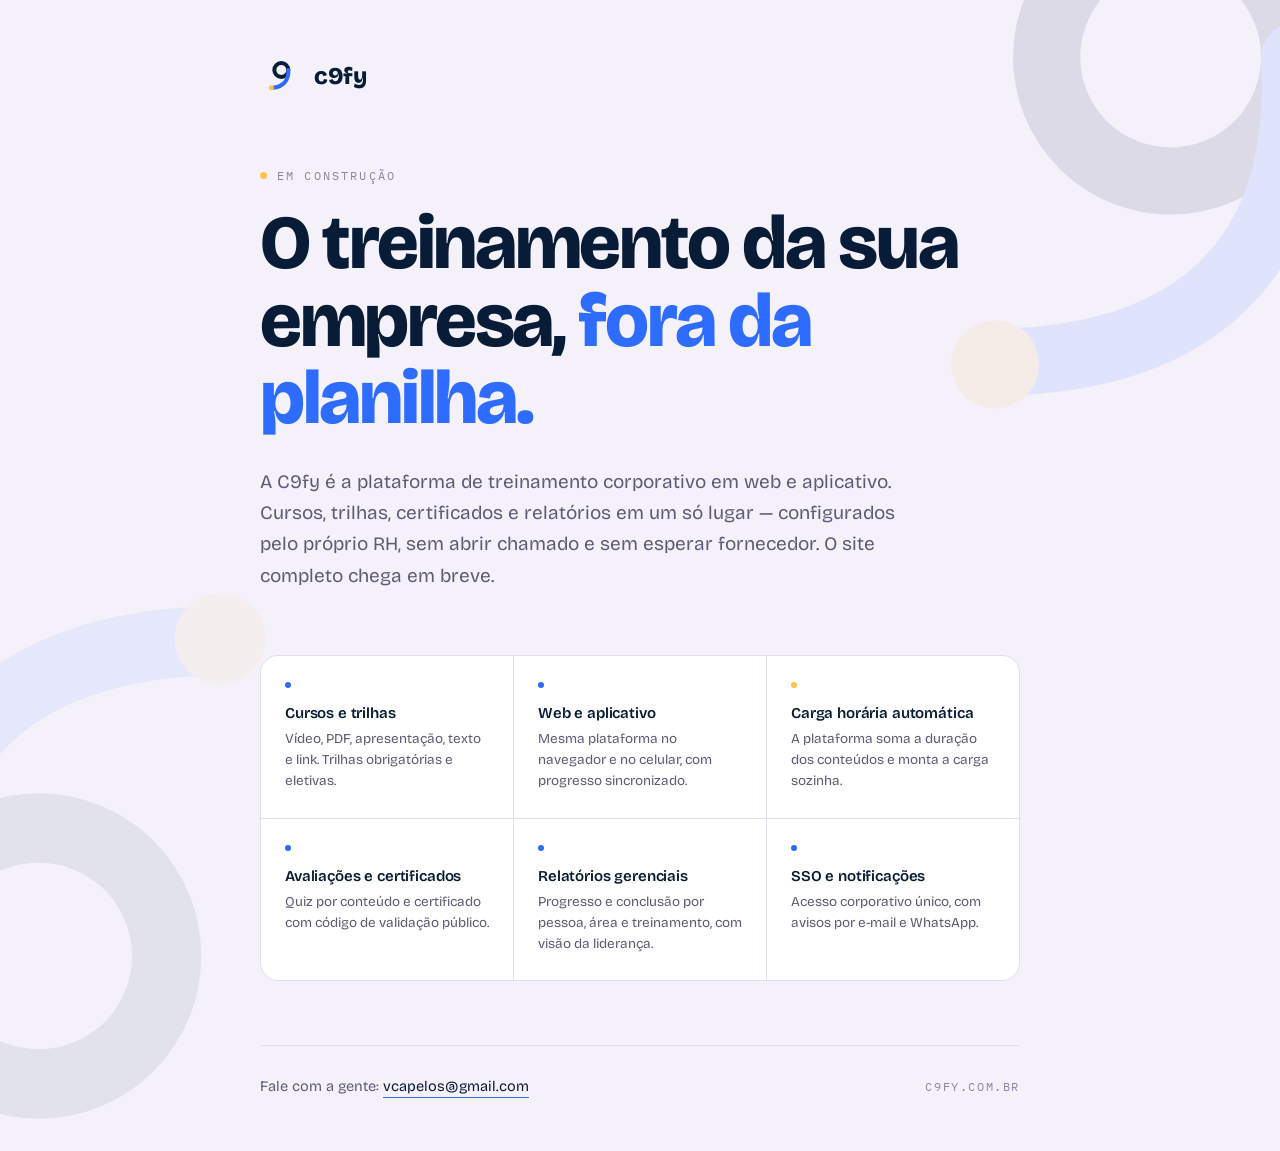
==== index.html @ 603c8426 "index created" ====
<!DOCTYPE html>
<html lang="pt-BR">
    <head>
    <meta charset="UTF-8">
    <meta name="viewport" content="width=device-width, initial-scale=1.0">
    <title>C9fy — Plataforma de treinamento corporativo</title>
    <meta name="description" content="C9fy é a plataforma de treinamento corporativo, web e aplicativo. Cursos, trilhas, certificados e relatórios em um só lugar.">
    <meta property="og:title" content="C9fy — Plataforma de treinamento corporativo">
    <meta property="og:description" content="Cursos, trilhas, certificados e relatórios em um só lugar. Web e aplicativo.">
    <meta property="og:type" content="website">
    <meta property="og:url" content="https://c9fy.com.br">
    <link rel="icon" href="data:image/svg+xml,<svg xmlns='http://www.w3.org/2000/svg' viewBox='0 0 120 120'><circle cx='64' cy='42' r='24' fill='none' stroke='%23081C38' stroke-width='15' stroke-linecap='round'/><path d='M 88 42 C 90 76 74 99 34 101' fill='none' stroke='%232E6BFF' stroke-width='15' stroke-linecap='round'/><circle cx='30' cy='101.5' r='10' fill='%23FFC24B'/></svg>">
    <link rel="preconnect" href="https://fonts.googleapis.com">
    <link rel="preconnect" href="https://fonts.gstatic.com" crossorigin>
    <link href="https://fonts.googleapis.com/css2?family=Bricolage+Grotesque:opsz,wght@12..96,400;12..96,600;12..96,800&family=IBM+Plex+Mono:wght@500&display=swap" rel="stylesheet">
    <style>
    *{margin:0;padding:0;box-sizing:border-box}

    body{
    font-family:'Bricolage Grotesque',sans-serif;
    background:#F4F1FB;
    color:#081C38;
    min-height:100vh;
    display:flex;
    align-items:center;
    justify-content:center;
    padding:56px 28px;
    position:relative;
    overflow-x:hidden;
    }

    /* Grafismo do arco no fundo */
    .arco{
    position:fixed;
    right:-180px;
    top:-160px;
    width:620px;
    height:620px;
    opacity:.10;
    pointer-events:none;
    z-index:0;
    }
    .arco-2{
    position:fixed;
    left:-260px;
    bottom:-280px;
    width:640px;
    height:640px;
    opacity:.07;
    transform:rotate(180deg);
    pointer-events:none;
    z-index:0;
    }

    .container{
    max-width:760px;
    width:100%;
    position:relative;
    z-index:1;
    }

    /* Lockup */
    .lockup{
    display:flex;
    align-items:center;
    gap:14px;
    margin-bottom:72px;
    animation:up .7s ease both;
    }
    .lockup span{
    font-weight:800;
    font-size:24px;
    letter-spacing:-0.02em;
    }

    /* Eyebrow */
    .eyebrow{
    font-family:'IBM Plex Mono',monospace;
    font-size:12px;
    letter-spacing:.18em;
    text-transform:uppercase;
    color:#8B85A6;
    display:flex;
    align-items:center;
    gap:10px;
    margin-bottom:22px;
    animation:up .7s ease .05s both;
    }
    .dot{
    width:7px;
    height:7px;
    border-radius:50%;
    background:#FFC24B;
    animation:pulse 2.4s ease-in-out infinite;
    }
    @keyframes pulse{0%,100%{opacity:1}50%{opacity:.35}}

    h1{
    font-size:clamp(40px,7vw,76px);
    font-weight:800;
    letter-spacing:-0.03em;
    line-height:1.02;
    margin-bottom:28px;
    max-width:16ch;
    animation:up .7s ease .12s both;
    }
    h1 em{
    font-style:normal;
    color:#2E6BFF;
    }

    .lead{
    font-size:clamp(16px,2.2vw,19px);
    line-height:1.65;
    color:#5F5B76;
    max-width:56ch;
    margin-bottom:64px;
    animation:up .7s ease .2s both;
    }

    /* Recursos */
    .recursos{
    display:grid;
    grid-template-columns:repeat(auto-fit,minmax(190px,1fr));
    gap:1px;
    background:#E2DDF0;
    border:1px solid #E2DDF0;
    border-radius:18px;
    overflow:hidden;
    margin-bottom:64px;
    animation:up .7s ease .28s both;
    }
    .recurso{
    background:#fff;
    padding:26px 24px;
    }
    .recurso b{
    display:block;
    font-size:15px;
    font-weight:600;
    letter-spacing:-0.01em;
    margin-bottom:7px;
    }
    .recurso p{
    font-size:13.5px;
    line-height:1.55;
    color:#5F5B76;
    }
    .marca{
    width:6px;
    height:6px;
    border-radius:50%;
    background:#2E6BFF;
    display:block;
    margin-bottom:16px;
    }
    .recurso:nth-child(3) .marca{background:#FFC24B}

    /* Rodapé */
    .rodape{
    padding-top:32px;
    border-top:1px solid #E2DDF0;
    display:flex;
    flex-wrap:wrap;
    align-items:baseline;
    justify-content:space-between;
    gap:14px;
    animation:up .7s ease .36s both;
    }
    .contato{
    font-size:14.5px;
    color:#5F5B76;
    }
    .contato a{
    color:#081C38;
    text-decoration:none;
    border-bottom:1.5px solid #2E6BFF;
    padding-bottom:2px;
    transition:color .2s ease;
    }
    .contato a:hover{color:#2E6BFF}
    .assinatura{
    font-family:'IBM Plex Mono',monospace;
    font-size:11.5px;
    letter-spacing:.14em;
    text-transform:uppercase;
    color:#8B85A6;
    }

    @keyframes up{
    from{opacity:0;transform:translateY(18px)}
    to{opacity:1;transform:translateY(0)}
    }

    @media (max-width:560px){
    body{padding:44px 22px}
    .lockup{margin-bottom:52px}
    .lead{margin-bottom:44px}
    .recursos{margin-bottom:44px}
    }

    @media (prefers-reduced-motion:reduce){
    *{animation:none !important}
    }
    </style>
    </head>
    <body>

    <svg class="arco" viewBox="0 0 120 120" xmlns="http://www.w3.org/2000/svg">
    <circle cx="64" cy="42" r="24" fill="none" stroke="#081C38" stroke-width="13" stroke-linecap="round"/>
    <path d="M 88 42 C 90 76 74 99 34 101" fill="none" stroke="#2E6BFF" stroke-width="13" stroke-linecap="round"/>
    <circle cx="30" cy="101.5" r="8.5" fill="#FFC24B"/>
    </svg>
    <svg class="arco-2" viewBox="0 0 120 120" xmlns="http://www.w3.org/2000/svg">
    <circle cx="64" cy="42" r="24" fill="none" stroke="#081C38" stroke-width="13" stroke-linecap="round"/>
    <path d="M 88 42 C 90 76 74 99 34 101" fill="none" stroke="#2E6BFF" stroke-width="13" stroke-linecap="round"/>
    <circle cx="30" cy="101.5" r="8.5" fill="#FFC24B"/>
    </svg>

    <div class="container">

    <div class="lockup">
        <svg width="40" height="40" viewBox="0 0 120 120" xmlns="http://www.w3.org/2000/svg" aria-label="C9fy">
        <circle cx="64" cy="42" r="21" fill="none" stroke="#081C38" stroke-width="12" stroke-linecap="round"/>
        <path d="M 85 42 C 87 72 70 93 38 95" fill="none" stroke="#2E6BFF" stroke-width="12" stroke-linecap="round"/>
        <circle cx="34" cy="95.5" r="7.5" fill="#FFC24B"/>
        </svg>
        <span>c9fy</span>
    </div>

    <div class="eyebrow"><span class="dot"></span>Em construção</div>

    <h1>O treinamento da sua empresa, <em>fora da planilha.</em></h1>

    <p class="lead">
        A C9fy é a plataforma de treinamento corporativo em web e aplicativo. Cursos, trilhas,
        certificados e relatórios em um só lugar — configurados pelo próprio RH, sem abrir chamado
        e sem esperar fornecedor. O site completo chega em breve.
    </p>

    <div class="recursos">
        <div class="recurso">
        <span class="marca"></span>
        <b>Cursos e trilhas</b>
        <p>Vídeo, PDF, apresentação, texto e link. Trilhas obrigatórias e eletivas.</p>
        </div>
        <div class="recurso">
        <span class="marca"></span>
        <b>Web e aplicativo</b>
        <p>Mesma plataforma no navegador e no celular, com progresso sincronizado.</p>
        </div>
        <div class="recurso">
        <span class="marca"></span>
        <b>Carga horária automática</b>
        <p>A plataforma soma a duração dos conteúdos e monta a carga sozinha.</p>
        </div>
        <div class="recurso">
        <span class="marca"></span>
        <b>Avaliações e certificados</b>
        <p>Quiz por conteúdo e certificado com código de validação público.</p>
        </div>
        <div class="recurso">
        <span class="marca"></span>
        <b>Relatórios gerenciais</b>
        <p>Progresso e conclusão por pessoa, área e treinamento, com visão da liderança.</p>
        </div>
        <div class="recurso">
        <span class="marca"></span>
        <b>SSO e notificações</b>
        <p>Acesso corporativo único, com avisos por e-mail e WhatsApp.</p>
        </div>
    </div>

    <div class="rodape">
        <p class="contato">Fale com a gente: <a href="mailto:vcapelos@gmail.com">vcapelos@gmail.com</a></p>
        <span class="assinatura">c9fy.com.br</span>
    </div>

    </div>

    </body>
</html>
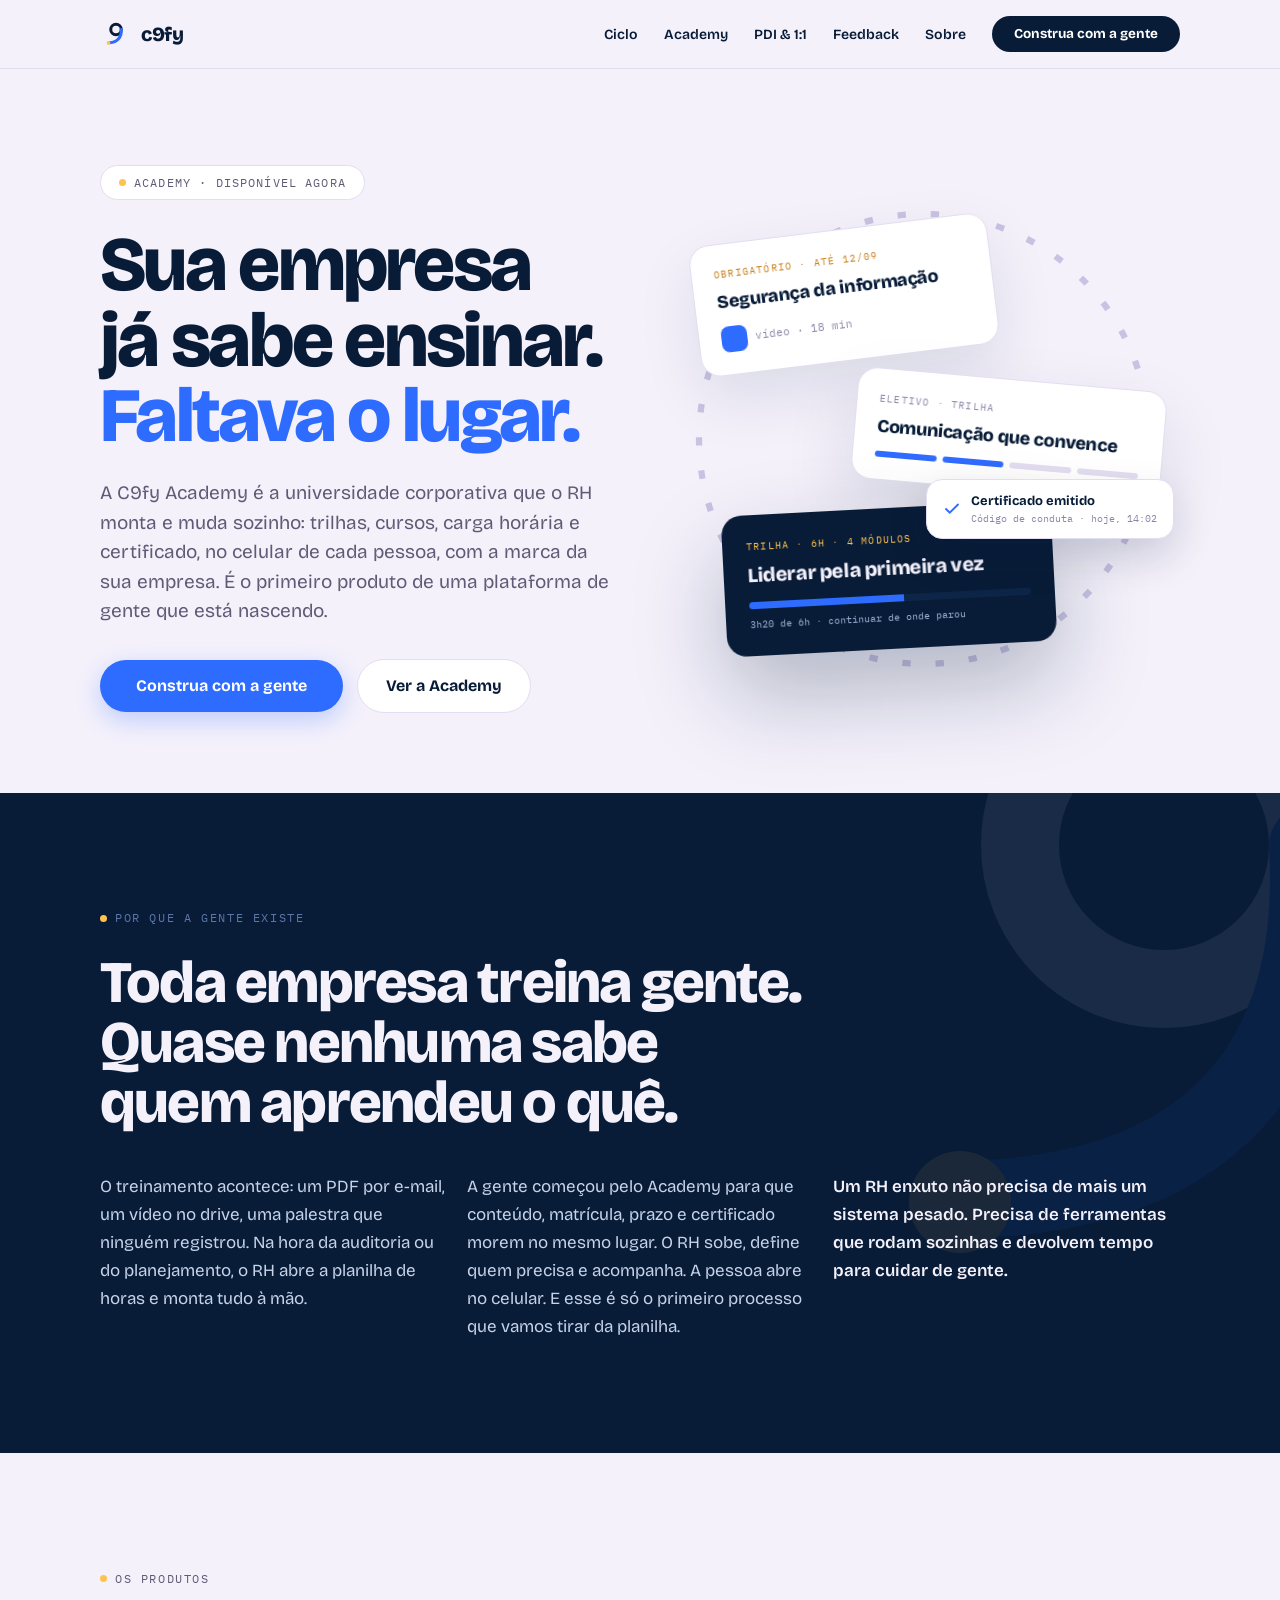
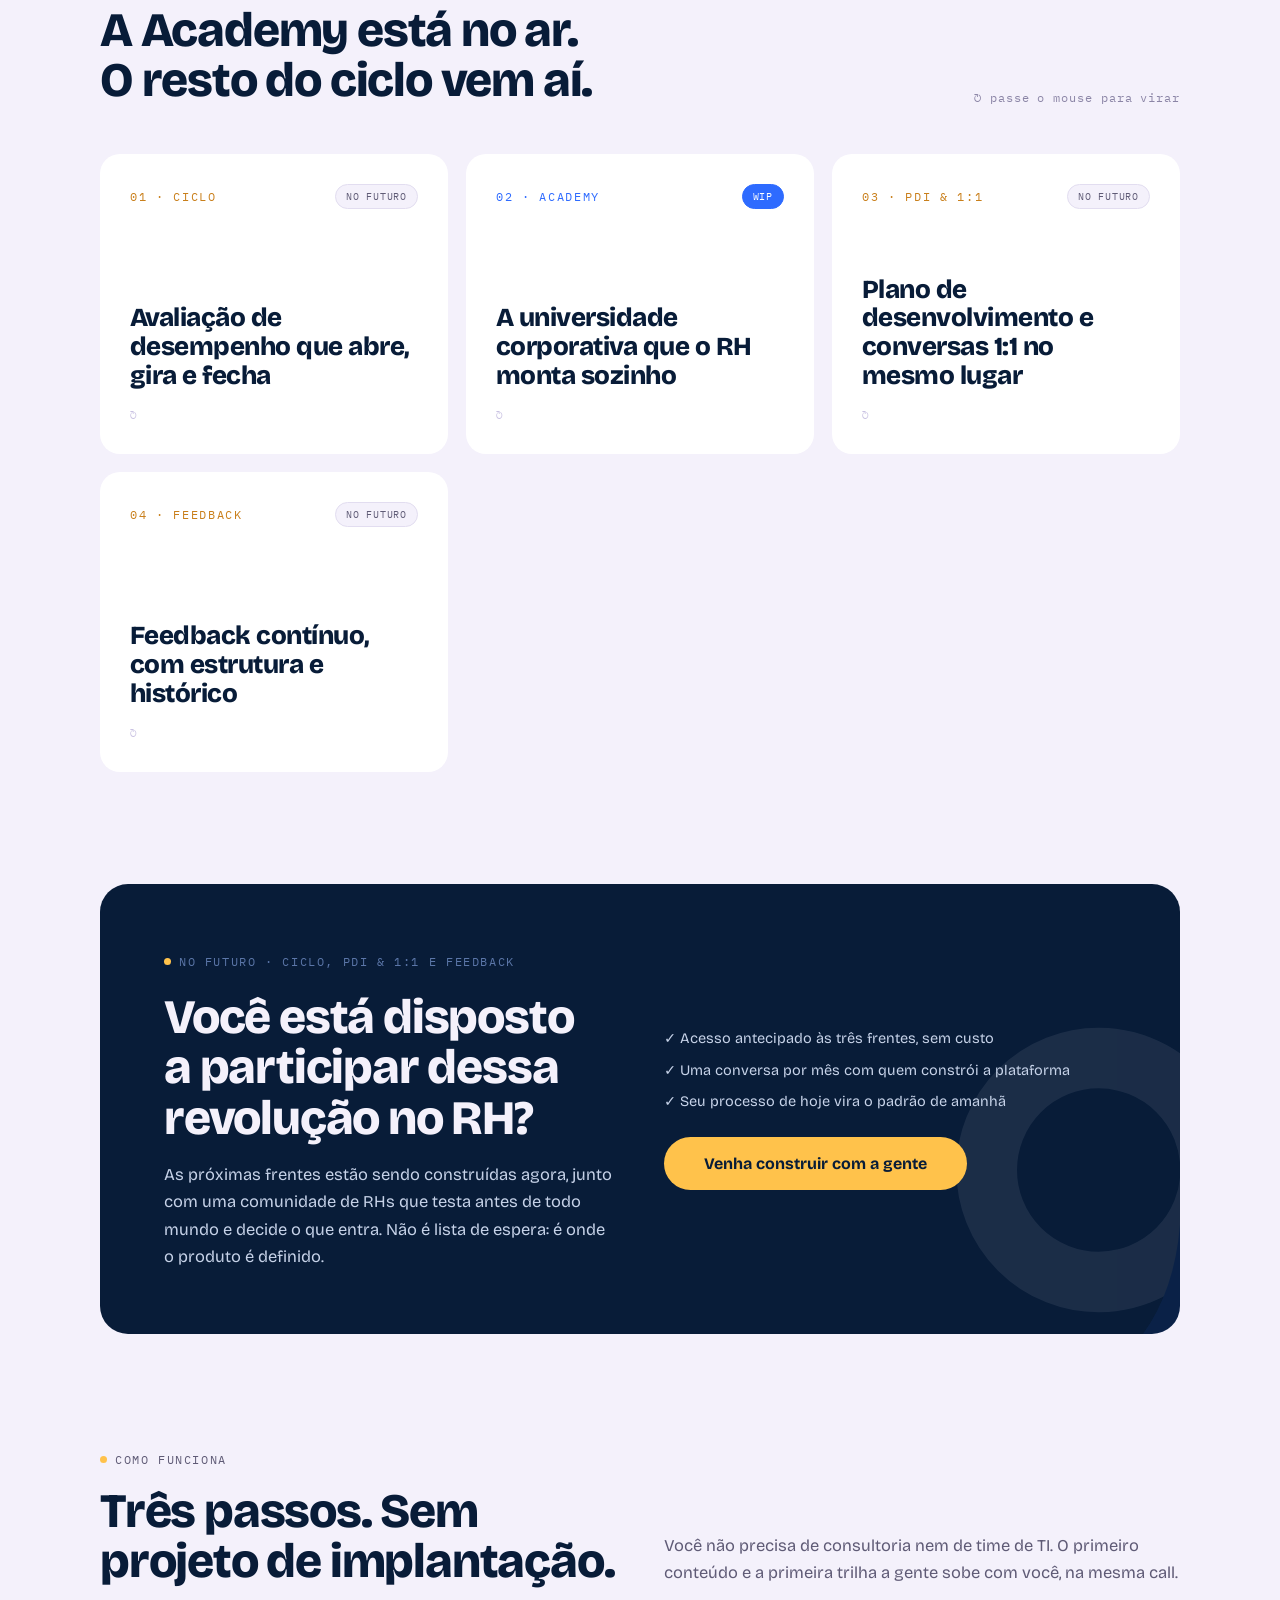
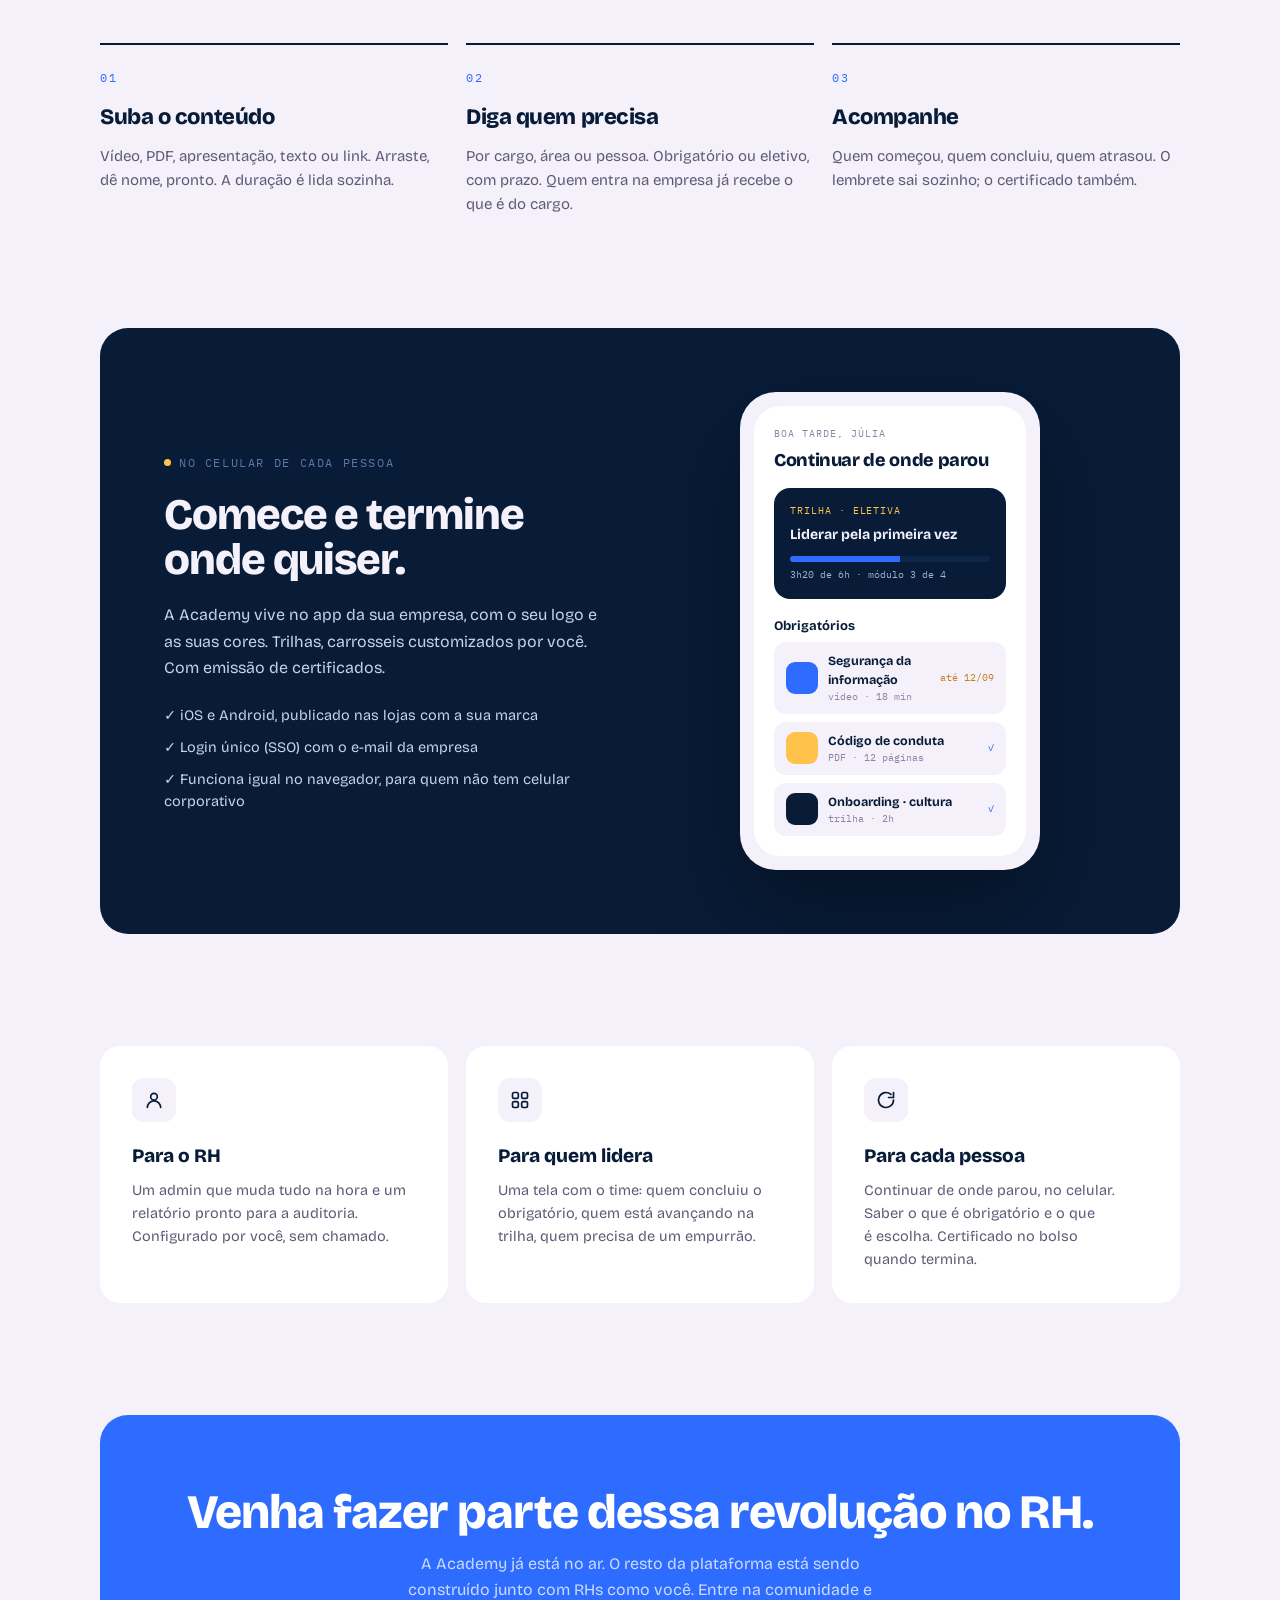
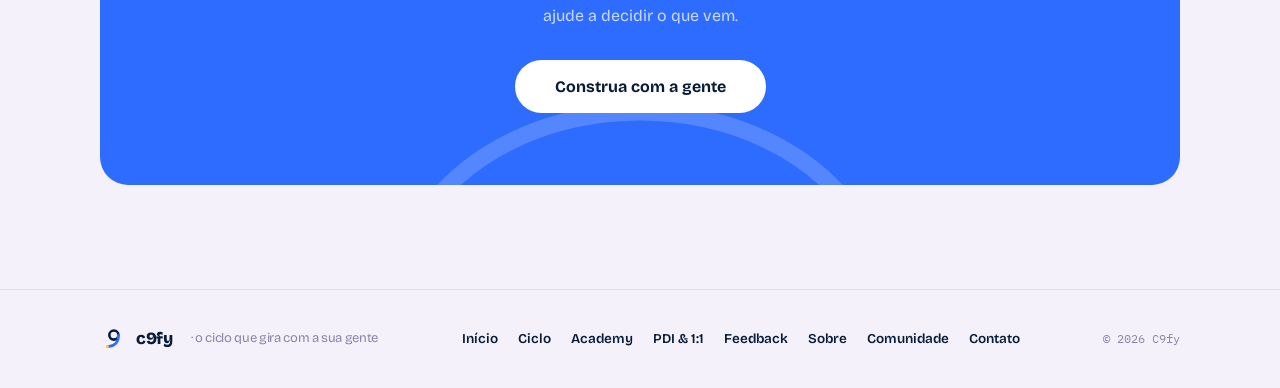
==== commit 216e8342: "Add shared stylesheet with comprehensive styles for layout, typography, buttons, and components" ====
--- a/index.html
+++ b/index.html
@@ -1,282 +1,258 @@
 <!DOCTYPE html>
 <html lang="pt-BR">
-    <head>
-    <meta charset="UTF-8">
-    <meta name="viewport" content="width=device-width, initial-scale=1.0">
-    <title>C9fy — Plataforma de treinamento corporativo</title>
-    <meta name="description" content="C9fy é a plataforma de treinamento corporativo, web e aplicativo. Cursos, trilhas, certificados e relatórios em um só lugar.">
-    <meta property="og:title" content="C9fy — Plataforma de treinamento corporativo">
-    <meta property="og:description" content="Cursos, trilhas, certificados e relatórios em um só lugar. Web e aplicativo.">
-    <meta property="og:type" content="website">
-    <meta property="og:url" content="https://c9fy.com.br">
-    <link rel="icon" href="data:image/svg+xml,<svg xmlns='http://www.w3.org/2000/svg' viewBox='0 0 120 120'><circle cx='64' cy='42' r='24' fill='none' stroke='%23081C38' stroke-width='15' stroke-linecap='round'/><path d='M 88 42 C 90 76 74 99 34 101' fill='none' stroke='%232E6BFF' stroke-width='15' stroke-linecap='round'/><circle cx='30' cy='101.5' r='10' fill='%23FFC24B'/></svg>">
-    <link rel="preconnect" href="https://fonts.googleapis.com">
-    <link rel="preconnect" href="https://fonts.gstatic.com" crossorigin>
-    <link href="https://fonts.googleapis.com/css2?family=Bricolage+Grotesque:opsz,wght@12..96,400;12..96,600;12..96,800&family=IBM+Plex+Mono:wght@500&display=swap" rel="stylesheet">
-    <style>
-    *{margin:0;padding:0;box-sizing:border-box}
-
-    body{
-    font-family:'Bricolage Grotesque',sans-serif;
-    background:#F4F1FB;
-    color:#081C38;
-    min-height:100vh;
-    display:flex;
-    align-items:center;
-    justify-content:center;
-    padding:56px 28px;
-    position:relative;
-    overflow-x:hidden;
-    }
-
-    /* Grafismo do arco no fundo */
-    .arco{
-    position:fixed;
-    right:-180px;
-    top:-160px;
-    width:620px;
-    height:620px;
-    opacity:.10;
-    pointer-events:none;
-    z-index:0;
-    }
-    .arco-2{
-    position:fixed;
-    left:-260px;
-    bottom:-280px;
-    width:640px;
-    height:640px;
-    opacity:.07;
-    transform:rotate(180deg);
-    pointer-events:none;
-    z-index:0;
-    }
-
-    .container{
-    max-width:760px;
-    width:100%;
-    position:relative;
-    z-index:1;
-    }
-
-    /* Lockup */
-    .lockup{
-    display:flex;
-    align-items:center;
-    gap:14px;
-    margin-bottom:72px;
-    animation:up .7s ease both;
-    }
-    .lockup span{
-    font-weight:800;
-    font-size:24px;
-    letter-spacing:-0.02em;
-    }
-
-    /* Eyebrow */
-    .eyebrow{
-    font-family:'IBM Plex Mono',monospace;
-    font-size:12px;
-    letter-spacing:.18em;
-    text-transform:uppercase;
-    color:#8B85A6;
-    display:flex;
-    align-items:center;
-    gap:10px;
-    margin-bottom:22px;
-    animation:up .7s ease .05s both;
-    }
-    .dot{
-    width:7px;
-    height:7px;
-    border-radius:50%;
-    background:#FFC24B;
-    animation:pulse 2.4s ease-in-out infinite;
-    }
-    @keyframes pulse{0%,100%{opacity:1}50%{opacity:.35}}
-
-    h1{
-    font-size:clamp(40px,7vw,76px);
-    font-weight:800;
-    letter-spacing:-0.03em;
-    line-height:1.02;
-    margin-bottom:28px;
-    max-width:16ch;
-    animation:up .7s ease .12s both;
-    }
-    h1 em{
-    font-style:normal;
-    color:#2E6BFF;
-    }
-
-    .lead{
-    font-size:clamp(16px,2.2vw,19px);
-    line-height:1.65;
-    color:#5F5B76;
-    max-width:56ch;
-    margin-bottom:64px;
-    animation:up .7s ease .2s both;
-    }
-
-    /* Recursos */
-    .recursos{
-    display:grid;
-    grid-template-columns:repeat(auto-fit,minmax(190px,1fr));
-    gap:1px;
-    background:#E2DDF0;
-    border:1px solid #E2DDF0;
-    border-radius:18px;
-    overflow:hidden;
-    margin-bottom:64px;
-    animation:up .7s ease .28s both;
-    }
-    .recurso{
-    background:#fff;
-    padding:26px 24px;
-    }
-    .recurso b{
-    display:block;
-    font-size:15px;
-    font-weight:600;
-    letter-spacing:-0.01em;
-    margin-bottom:7px;
-    }
-    .recurso p{
-    font-size:13.5px;
-    line-height:1.55;
-    color:#5F5B76;
-    }
-    .marca{
-    width:6px;
-    height:6px;
-    border-radius:50%;
-    background:#2E6BFF;
-    display:block;
-    margin-bottom:16px;
-    }
-    .recurso:nth-child(3) .marca{background:#FFC24B}
-
-    /* Rodapé */
-    .rodape{
-    padding-top:32px;
-    border-top:1px solid #E2DDF0;
-    display:flex;
-    flex-wrap:wrap;
-    align-items:baseline;
-    justify-content:space-between;
-    gap:14px;
-    animation:up .7s ease .36s both;
-    }
-    .contato{
-    font-size:14.5px;
-    color:#5F5B76;
-    }
-    .contato a{
-    color:#081C38;
-    text-decoration:none;
-    border-bottom:1.5px solid #2E6BFF;
-    padding-bottom:2px;
-    transition:color .2s ease;
-    }
-    .contato a:hover{color:#2E6BFF}
-    .assinatura{
-    font-family:'IBM Plex Mono',monospace;
-    font-size:11.5px;
-    letter-spacing:.14em;
-    text-transform:uppercase;
-    color:#8B85A6;
-    }
-
-    @keyframes up{
-    from{opacity:0;transform:translateY(18px)}
-    to{opacity:1;transform:translateY(0)}
-    }
-
-    @media (max-width:560px){
-    body{padding:44px 22px}
-    .lockup{margin-bottom:52px}
-    .lead{margin-bottom:44px}
-    .recursos{margin-bottom:44px}
-    }
-
-    @media (prefers-reduced-motion:reduce){
-    *{animation:none !important}
-    }
-    </style>
-    </head>
-    <body>
-
-    <svg class="arco" viewBox="0 0 120 120" xmlns="http://www.w3.org/2000/svg">
-    <circle cx="64" cy="42" r="24" fill="none" stroke="#081C38" stroke-width="13" stroke-linecap="round"/>
-    <path d="M 88 42 C 90 76 74 99 34 101" fill="none" stroke="#2E6BFF" stroke-width="13" stroke-linecap="round"/>
-    <circle cx="30" cy="101.5" r="8.5" fill="#FFC24B"/>
-    </svg>
-    <svg class="arco-2" viewBox="0 0 120 120" xmlns="http://www.w3.org/2000/svg">
-    <circle cx="64" cy="42" r="24" fill="none" stroke="#081C38" stroke-width="13" stroke-linecap="round"/>
-    <path d="M 88 42 C 90 76 74 99 34 101" fill="none" stroke="#2E6BFF" stroke-width="13" stroke-linecap="round"/>
-    <circle cx="30" cy="101.5" r="8.5" fill="#FFC24B"/>
-    </svg>
-
-    <div class="container">
-
-    <div class="lockup">
-        <svg width="40" height="40" viewBox="0 0 120 120" xmlns="http://www.w3.org/2000/svg" aria-label="C9fy">
-        <circle cx="64" cy="42" r="21" fill="none" stroke="#081C38" stroke-width="12" stroke-linecap="round"/>
-        <path d="M 85 42 C 87 72 70 93 38 95" fill="none" stroke="#2E6BFF" stroke-width="12" stroke-linecap="round"/>
-        <circle cx="34" cy="95.5" r="7.5" fill="#FFC24B"/>
-        </svg>
-        <span>c9fy</span>
-    </div>
-
-    <div class="eyebrow"><span class="dot"></span>Em construção</div>
-
-    <h1>O treinamento da sua empresa, <em>fora da planilha.</em></h1>
-
-    <p class="lead">
-        A C9fy é a plataforma de treinamento corporativo em web e aplicativo. Cursos, trilhas,
-        certificados e relatórios em um só lugar — configurados pelo próprio RH, sem abrir chamado
-        e sem esperar fornecedor. O site completo chega em breve.
-    </p>
-
-    <div class="recursos">
-        <div class="recurso">
-        <span class="marca"></span>
-        <b>Cursos e trilhas</b>
-        <p>Vídeo, PDF, apresentação, texto e link. Trilhas obrigatórias e eletivas.</p>
-        </div>
-        <div class="recurso">
-        <span class="marca"></span>
-        <b>Web e aplicativo</b>
-        <p>Mesma plataforma no navegador e no celular, com progresso sincronizado.</p>
-        </div>
-        <div class="recurso">
-        <span class="marca"></span>
-        <b>Carga horária automática</b>
-        <p>A plataforma soma a duração dos conteúdos e monta a carga sozinha.</p>
-        </div>
-        <div class="recurso">
-        <span class="marca"></span>
-        <b>Avaliações e certificados</b>
-        <p>Quiz por conteúdo e certificado com código de validação público.</p>
-        </div>
-        <div class="recurso">
-        <span class="marca"></span>
-        <b>Relatórios gerenciais</b>
-        <p>Progresso e conclusão por pessoa, área e treinamento, com visão da liderança.</p>
-        </div>
-        <div class="recurso">
-        <span class="marca"></span>
-        <b>SSO e notificações</b>
-        <p>Acesso corporativo único, com avisos por e-mail e WhatsApp.</p>
-        </div>
-    </div>
-
-    <div class="rodape">
-        <p class="contato">Fale com a gente: <a href="mailto:vcapelos@gmail.com">vcapelos@gmail.com</a></p>
-        <span class="assinatura">c9fy.com.br</span>
-    </div>
-
-    </div>
-
-    </body>
-</html>+<head>
+  <meta charset="utf-8">
+  <meta name="viewport" content="width=device-width, initial-scale=1">
+  <title>C9fy · Sua empresa já sabe ensinar. Faltava o lugar.</title>
+  <meta name="description" content="A C9fy Academy é a universidade corporativa que o RH monta e muda sozinho: trilhas, cursos, carga horária e certificado, no celular de cada pessoa, com a marca da sua empresa.">
+  <meta property="og:type" content="website">
+  <meta property="og:site_name" content="C9fy">
+  <meta property="og:locale" content="pt_BR">
+  <meta property="og:title" content="C9fy · Sua empresa já sabe ensinar. Faltava o lugar.">
+  <meta property="og:description" content="A C9fy Academy é a universidade corporativa que o RH monta e muda sozinho: trilhas, cursos, carga horária e certificado, no celular de cada pessoa, com a marca da sua empresa.">
+  <meta property="og:url" content="https://c9fy.com/">
+  <meta property="og:image" content="https://c9fy.com/assets/og-image.png">
+  <meta property="og:image:width" content="1200">
+  <meta property="og:image:height" content="630">
+  <meta name="twitter:card" content="summary_large_image">
+  <meta name="theme-color" content="#F4F1FB">
+  <link rel="icon" type="image/png" href="assets/favicon.png">
+  <link rel="apple-touch-icon" href="assets/favicon.png">
+  <link rel="preconnect" href="https://fonts.googleapis.com">
+  <link rel="preconnect" href="https://fonts.gstatic.com" crossorigin>
+  <link href="https://fonts.googleapis.com/css2?family=Bricolage+Grotesque:opsz,wght@12..96,400;12..96,500;12..96,600;12..96,700;12..96,800&amp;family=IBM+Plex+Mono:wght@500;600&amp;display=swap" rel="stylesheet">
+  <link rel="stylesheet" href="styles.css">
+  <noscript><style>.nav__links{display:flex!important;position:static!important;flex-direction:row!important;gap:8px 20px!important;padding:0!important;border:0!important;box-shadow:none!important}.nav__toggle{display:none!important}</style></noscript>
+</head>
+<body>
+<header class="site-header">
+  <nav class="container nav" aria-label="Principal">
+    <a class="brand" href="index.html" aria-current="page"><svg width="30" height="30" viewBox="0 0 120 120" aria-hidden="true" focusable="false"><circle cx="64" cy="42" r="21" fill="none" stroke="#081C38" stroke-width="12" stroke-linecap="round"></circle><path d="M 85 42 C 87 72 70 93 38 95" fill="none" stroke="#2E6BFF" stroke-width="12" stroke-linecap="round"></path><circle cx="34" cy="95.5" r="7.5" fill="#FFC24B"></circle></svg><span>c9fy</span></a>
+    <button class="nav__toggle" type="button" aria-expanded="false" aria-controls="menu" aria-label="Abrir menu"><span></span><span></span><span></span></button>
+    <ul class="nav__links" id="menu">
+      <li><a href="produtos.html#ciclo">Ciclo</a></li>
+      <li><a href="produtos.html#academy">Academy</a></li>
+      <li><a href="produtos.html#pdi">PDI &amp; 1:1</a></li>
+      <li><a href="produtos.html#feedback">Feedback</a></li>
+      <li><a href="sobre.html">Sobre</a></li>
+      <li><a class="btn btn--navy" href="comunidade.html">Construa com a gente</a></li>
+    </ul>
+  </nav>
+</header>
+<main>
+<section class="hero container">
+  <div class="hero__grid">
+    <div>
+      <span class="eyebrow eyebrow--pill">Academy · disponível agora</span>
+      <h1 class="display">Sua empresa já sabe ensinar. <span class="accent">Faltava o lugar.</span></h1>
+      <p class="lead">A C9fy Academy é a universidade corporativa que o RH monta e muda sozinho: trilhas, cursos, carga horária e certificado, no celular de cada pessoa, com a marca da sua empresa. É o primeiro produto de uma plataforma de gente que está nascendo.</p>
+      <div class="actions">
+        <a class="btn btn--primary" href="comunidade.html">Construa com a gente</a>
+        <a class="btn btn--outline" href="produtos.html#academy">Ver a Academy</a>
+      </div>
+    </div>
+    <div class="stack" data-tilt="14" aria-hidden="true"><div class="stack__inner" data-tilt-inner>
+      <img class="stack__ring" src="assets/anel.svg" alt="">
+      <div class="stack__card stack__card--a">
+        <div class="stack__label stack__label--amber">OBRIGATÓRIO · ATÉ 12/09</div>
+        <div class="stack__title">Segurança da informação</div>
+        <div class="stack__meta"><span class="sq"></span><span>vídeo · 18 min</span></div>
+      </div>
+      <div class="stack__card stack__card--b">
+        <div class="stack__label">ELETIVO · TRILHA</div>
+        <div class="stack__title">Comunicação que convence</div>
+        <div class="segs"><span class="on"></span><span class="on"></span><span></span><span></span></div>
+      </div>
+      <div class="stack__card stack__card--c">
+        <div class="stack__label stack__label--honey">TRILHA · 6H · 4 MÓDULOS</div>
+        <div class="stack__title">Liderar pela primeira vez</div>
+        <div class="bar"><span class="w55"></span></div>
+        <div class="stack__note">3h20 de 6h · continuar de onde parou</div>
+      </div>
+      <div class="chip"><img src="assets/icons/check.svg" alt=""><div><strong>Certificado emitido</strong><small>Código de conduta · hoje, 14:02</small></div></div>
+    </div></div>
+  </div>
+</section>
+
+<section class="manifesto">
+  <img class="manifesto__mark" src="assets/marca-fundo.svg" alt="" aria-hidden="true">
+  <div class="container">
+    <span class="eyebrow eyebrow--light">Por que a gente existe</span>
+    <h2 class="h2 h2--xl">Toda empresa treina gente. Quase nenhuma sabe quem aprendeu o quê.</h2>
+    <div class="manifesto__cols">
+      <p>O treinamento acontece: um PDF por e-mail, um vídeo no drive, uma palestra que ninguém registrou. Na hora da auditoria ou do planejamento, o RH abre a planilha de horas e monta tudo à mão.</p>
+      <p>A gente começou pelo Academy para que conteúdo, matrícula, prazo e certificado morem no mesmo lugar. O RH sobe, define quem precisa e acompanha. A pessoa abre no celular. E esse é só o primeiro processo que vamos tirar da planilha.</p>
+      <p class="strong">Um RH enxuto não precisa de mais um sistema pesado. Precisa de ferramentas que rodam sozinhas e devolvem tempo para cuidar de gente.</p>
+    </div>
+  </div>
+</section>
+
+<section class="section container" id="produtos">
+  <div class="section-head">
+    <div>
+      <span class="eyebrow">Os produtos</span>
+      <h2 class="h2">A Academy está no ar. O resto do ciclo vem aí.</h2>
+    </div>
+    <span class="hint">↻ passe o mouse para virar</span>
+  </div>
+  <div class="grid-cards">
+    <article class="flip" data-tilt="9" tabindex="0">
+      <div class="flip__inner" data-tilt-inner>
+        <div class="flip__face flip__front">
+          <div class="flip__top"><span class="tag">01 · CICLO</span><span class="badge">NO FUTURO</span></div>
+          <div><h3>Avaliação de desempenho que abre, gira e fecha</h3><div class="flip__turn">↻</div></div>
+        </div>
+        <div class="flip__face flip__back">
+          <span class="tag">01 · CICLO</span>
+          <div><p>Autoavaliação, pares, líder e ascendente. Calibração 9-box com o comitê. Cada etapa com prazo e lembrete, tudo por competência.</p><a href="comunidade.html">Venha construir com a gente →</a></div>
+        </div>
+      </div>
+    </article>
+    <article class="flip" data-tilt="9" tabindex="0">
+      <div class="flip__inner" data-tilt-inner>
+        <div class="flip__face flip__front">
+          <div class="flip__top"><span class="tag tag--electric">02 · ACADEMY</span><span class="badge badge--live">WIP</span></div>
+          <div><h3>A universidade corporativa que o RH monta sozinho</h3><div class="flip__turn">↻</div></div>
+        </div>
+        <div class="flip__face flip__back flip__back--electric">
+          <span class="tag">02 · ACADEMY</span>
+          <div><p>Cursos e trilhas em cinco formatos, obrigatórios ou eletivos. Carga horária que se soma sozinha e certificado com a sua marca.</p><a href="produtos.html#academy">Ver a Academy →</a></div>
+        </div>
+      </div>
+    </article>
+    <article class="flip" data-tilt="9" tabindex="0">
+      <div class="flip__inner" data-tilt-inner>
+        <div class="flip__face flip__front">
+          <div class="flip__top"><span class="tag">03 · PDI &amp; 1:1</span><span class="badge">NO FUTURO</span></div>
+          <div><h3>Plano de desenvolvimento e conversas 1:1 no mesmo lugar</h3><div class="flip__turn">↻</div></div>
+        </div>
+        <div class="flip__face flip__back">
+          <span class="tag">03 · PDI &amp; 1:1 (ONE A ONE)</span>
+          <div><p>Metas e ações assinadas por gestor e pessoa. Conversas 1:1 com pauta, registro e próximo passo, sem caderno.</p><a href="comunidade.html">Venha construir com a gente →</a></div>
+        </div>
+      </div>
+    </article>
+    <article class="flip" data-tilt="9" tabindex="0">
+      <div class="flip__inner" data-tilt-inner>
+        <div class="flip__face flip__front">
+          <div class="flip__top"><span class="tag">04 · FEEDBACK</span><span class="badge">NO FUTURO</span></div>
+          <div><h3>Feedback contínuo, com estrutura e histórico</h3><div class="flip__turn">↻</div></div>
+        </div>
+        <div class="flip__face flip__back">
+          <span class="tag">04 · FEEDBACK</span>
+          <div><p>Pedir, dar e registrar feedback a qualquer momento, com estrutura. Tudo fica no histórico da pessoa.</p><a href="comunidade.html">Venha construir com a gente →</a></div>
+        </div>
+      </div>
+    </article>
+  </div>
+</section>
+
+<section class="section container" id="revolucao">
+  <div class="band" data-tilt="4"><div class="glare" data-glare></div>
+    <img class="band__mark" src="assets/marca-fundo.svg" alt="" aria-hidden="true">
+    <div class="band__grid">
+      <div>
+        <span class="eyebrow eyebrow--light">NO FUTURO · Ciclo, PDI &amp; 1:1 e Feedback</span>
+        <h2 class="h2">Você está disposto a participar dessa revolução no RH?</h2>
+        <p>As próximas frentes estão sendo construídas agora, junto com uma comunidade de RHs que testa antes de todo mundo e decide o que entra. Não é lista de espera: é onde o produto é definido.</p>
+      </div>
+      <div class="band__side">
+        <ul class="checklist">
+          <li>✓ Acesso antecipado às três frentes, sem custo</li>
+          <li>✓ Uma conversa por mês com quem constrói a plataforma</li>
+          <li>✓ Seu processo de hoje vira o padrão de amanhã</li>
+        </ul>
+        <a class="btn btn--honey" href="comunidade.html">Venha construir com a gente</a>
+      </div>
+    </div>
+  </div>
+</section>
+
+<section class="section container">
+  <div class="steps-head">
+    <div>
+      <span class="eyebrow">Como funciona</span>
+      <h2 class="h2">Três passos. Sem projeto de implantação.</h2>
+    </div>
+    <p>Você não precisa de consultoria nem de time de TI. O primeiro conteúdo e a primeira trilha a gente sobe com você, na mesma call.</p>
+  </div>
+  <ol class="grid-cards">
+    <li class="step"><div class="step__num">01</div><h3>Suba o conteúdo</h3><p>Vídeo, PDF, apresentação, texto ou link. Arraste, dê nome, pronto. A duração é lida sozinha.</p></li>
+    <li class="step"><div class="step__num">02</div><h3>Diga quem precisa</h3><p>Por cargo, área ou pessoa. Obrigatório ou eletivo, com prazo. Quem entra na empresa já recebe o que é do cargo.</p></li>
+    <li class="step"><div class="step__num">03</div><h3>Acompanhe</h3><p>Quem começou, quem concluiu, quem atrasou. O lembrete sai sozinho; o certificado também.</p></li>
+  </ol>
+</section>
+
+<section class="section container">
+  <div class="band band__grid">
+    <div>
+      <span class="eyebrow eyebrow--light">No celular de cada pessoa</span>
+      <h2 class="h2 h2--md">Comece e termine onde quiser.</h2>
+      <p class="mb">A Academy vive no app da sua empresa, com o seu logo e as suas cores. Trilhas, carrosseis customizados por você. Com emissão de certificados.</p>
+      <ul class="checklist">
+        <li>✓ iOS e Android, publicado nas lojas com a sua marca</li>
+        <li>✓ Login único (SSO) com o e-mail da empresa</li>
+        <li>✓ Funciona igual no navegador, para quem não tem celular corporativo</li>
+      </ul>
+    </div>
+    <div class="phone-wrap">
+      <div class="phone" data-tilt="8" aria-hidden="true"><div class="glare" data-glare></div>
+        <div class="phone__screen">
+          <div class="phone__head"><div class="phone__greet">BOA TARDE, JÚLIA</div><div class="phone__title">Continuar de onde parou</div></div>
+          <div class="phone__feature">
+            <div class="lbl">TRILHA · ELETIVA</div>
+            <div class="ttl">Liderar pela primeira vez</div>
+            <div class="bar"><span class="w55"></span></div>
+            <div class="note">3h20 de 6h · módulo 3 de 4</div>
+          </div>
+          <div class="phone__section">Obrigatórios</div>
+          <ul class="phone__list">
+            <li class="prow"><span class="prow__ic"></span><div class="prow__body"><div class="prow__name">Segurança da informação</div><div class="prow__meta">vídeo · 18 min</div></div><span class="prow__end">até 12/09</span></li>
+            <li class="prow"><span class="prow__ic prow__ic--honey"></span><div class="prow__body"><div class="prow__name">Código de conduta</div><div class="prow__meta">PDF · 12 páginas</div></div><span class="prow__end prow__end--electric">✓</span></li>
+            <li class="prow"><span class="prow__ic prow__ic--navy"></span><div class="prow__body"><div class="prow__name">Onboarding · cultura</div><div class="prow__meta">trilha · 2h</div></div><span class="prow__end prow__end--electric">✓</span></li>
+          </ul>
+        </div>
+      </div>
+    </div>
+  </div>
+</section>
+
+<section class="section section--pb container">
+  <h2 class="sr-only">Para quem</h2>
+  <div class="grid-cards">
+    <article class="card" data-tilt="7"><div class="glare" data-glare></div><div class="card__icon"><img src="assets/icons/pessoa.svg" alt=""></div><h3>Para o RH</h3><p>Um admin que muda tudo na hora e um relatório pronto para a auditoria. Configurado por você, sem chamado.</p></article>
+    <article class="card" data-tilt="7"><div class="glare" data-glare></div><div class="card__icon"><img src="assets/icons/grade.svg" alt=""></div><h3>Para quem lidera</h3><p>Uma tela com o time: quem concluiu o obrigatório, quem está avançando na trilha, quem precisa de um empurrão.</p></article>
+    <article class="card" data-tilt="7"><div class="glare" data-glare></div><div class="card__icon"><img src="assets/icons/ciclo.svg" alt=""></div><h3>Para cada pessoa</h3><p>Continuar de onde parou, no celular. Saber o que é obrigatório e o que é escolha. Certificado no bolso quando termina.</p></article>
+  </div>
+</section>
+
+<section class="cta cta--tight">
+  <div class="container">
+    <div class="cta__box" data-tilt="4"><div class="glare" data-glare></div>
+      <img class="cta__arc" src="assets/arco.svg" alt="" aria-hidden="true">
+      <h2>Venha fazer parte dessa revolução no RH.</h2>
+      <p>A Academy já está no ar. O resto da plataforma está sendo construído junto com RHs como você. Entre na comunidade e ajude a decidir o que vem.</p>
+      <a class="btn btn--white" href="comunidade.html">Construa com a gente</a>
+    </div>
+  </div>
+</section>
+</main>
+<footer class="site-footer">
+  <div class="container footer">
+    <a class="footer__brand" href="index.html"><svg width="26" height="26" viewBox="0 0 120 120" aria-hidden="true" focusable="false"><circle cx="64" cy="42" r="21" fill="none" stroke="#081C38" stroke-width="12" stroke-linecap="round"></circle><path d="M 85 42 C 87 72 70 93 38 95" fill="none" stroke="#2E6BFF" stroke-width="12" stroke-linecap="round"></path><circle cx="34" cy="95.5" r="7.5" fill="#FFC24B"></circle></svg><span>c9fy</span><span class="footer__tag">· o ciclo que gira com a sua gente</span></a>
+    <ul class="footer__links">
+      <li><a href="index.html">Início</a></li>
+      <li><a href="produtos.html#ciclo">Ciclo</a></li>
+      <li><a href="produtos.html#academy">Academy</a></li>
+      <li><a href="produtos.html#pdi">PDI &amp; 1:1</a></li>
+      <li><a href="produtos.html#feedback">Feedback</a></li>
+      <li><a href="sobre.html">Sobre</a></li>
+      <li><a href="comunidade.html">Comunidade</a></li>
+      <li><a href="mailto:contato@c9fy.com">Contato</a></li>
+    </ul>
+    <span class="footer__copy">© 2026 C9fy</span>
+  </div>
+</footer>
+<script src="script.js" defer></script>
+</body>
+</html>
--- a/styles.css
+++ b/styles.css
@@ -0,0 +1,403 @@
+/* C9fy — folha de estilo compartilhada */
+:root{
+  --navy:#081C38;--navy-2:#0D2647;--electric:#2E6BFF;--electric-dark:#1F55D6;--electric-light:#6C9BFF;
+  --honey:#FFC24B;--honey-dark:#F2B33A;--amber:#C97F1B;
+  --lilac:#F4F1FB;--line:#E2DDF0;--lavender:#C9C2E2;
+  --muted:#5F5B76;--muted-2:#8B85A6;--ink-2:#403C55;
+  --ice:#C6D2E8;--steel:#9FB0D0;--slate:#5B76A8;--sky:#CBDBFF;
+  --pale-blue:#E4EDFF;--pale-honey:#FFF9EE;
+  --mono:'IBM Plex Mono',ui-monospace,monospace;
+  --ease:cubic-bezier(.22,1,.36,1);
+}
+*,*::before,*::after{box-sizing:border-box}
+html{scroll-behavior:smooth}
+body{margin:0;background:var(--lilac);font-family:'Bricolage Grotesque',system-ui,sans-serif;color:var(--navy);-webkit-font-smoothing:antialiased;line-height:1.5}
+a{color:var(--electric);text-decoration:none}
+a:hover{text-decoration:underline}
+::selection{background:var(--electric);color:#fff}
+img{max-width:100%;display:block}
+h1,h2,h3,p,ul,ol{margin:0}
+ul,ol{padding:0;list-style:none}
+b,strong{font-weight:700}
+.sr-only{position:absolute;width:1px;height:1px;padding:0;margin:-1px;overflow:hidden;clip:rect(0,0,0,0);white-space:nowrap;border:0}
+.mono{font-family:var(--mono)}
+.container{max-width:1160px;margin:0 auto;padding-left:40px;padding-right:40px}
+.accent{color:var(--electric)}
+
+/* Cabeçalho */
+.site-header{position:sticky;top:0;z-index:50;background:rgba(244,241,251,.85);backdrop-filter:blur(12px);-webkit-backdrop-filter:blur(12px);border-bottom:1px solid var(--line)}
+.nav{display:flex;align-items:center;justify-content:space-between;gap:20px;padding-top:16px;padding-bottom:16px}
+.brand{display:flex;align-items:center;gap:11px;color:var(--navy);font-weight:800;font-size:20px;letter-spacing:-.02em}
+.brand:hover{text-decoration:none}
+.brand svg{width:30px;height:30px;flex-shrink:0}
+.nav__links{display:flex;align-items:center;gap:26px;font-size:14px;font-weight:600;flex-wrap:wrap;justify-content:flex-end}
+.nav__links a{color:var(--navy)}
+.nav__links .btn{color:#fff}
+.nav__toggle{display:none;width:44px;height:44px;margin:-6px -8px -6px 0;padding:0;border:0;background:none;cursor:pointer;flex-direction:column;align-items:center;justify-content:center;gap:5px;border-radius:12px}
+.nav__toggle span{display:block;width:22px;height:2px;background:var(--navy);border-radius:2px;transition:transform .2s var(--ease),opacity .2s}
+.nav__toggle[aria-expanded="true"] span:nth-child(1){transform:translateY(7px) rotate(45deg)}
+.nav__toggle[aria-expanded="true"] span:nth-child(2){opacity:0}
+.nav__toggle[aria-expanded="true"] span:nth-child(3){transform:translateY(-7px) rotate(-45deg)}
+
+/* Botões */
+.btn{display:inline-flex;align-items:center;justify-content:center;gap:10px;font-weight:700;font-size:16px;padding:16px 36px;border-radius:100px;line-height:1.2;transition:background .2s var(--ease),border-color .2s var(--ease),transform .2s var(--ease)}
+.btn:hover{text-decoration:none}
+.btn:active{transform:scale(.98)}
+.btn--primary{background:var(--electric);color:#fff;box-shadow:0 8px 24px rgba(46,107,255,.28)}
+.btn--primary:hover{background:var(--electric-dark)}
+.btn--outline{background:#fff;color:var(--navy);border:1.5px solid var(--line);padding:16px 28px}
+.btn--outline:hover{border-color:var(--navy)}
+.btn--navy{background:var(--navy);color:#fff;padding:10px 22px;font-size:13.5px}
+.btn--navy:hover{background:var(--navy-2)}
+.btn--honey{background:var(--honey);color:var(--navy);padding:17px 40px}
+.btn--honey:hover{background:var(--honey-dark)}
+.btn--white{background:#fff;color:var(--navy);padding:17px 40px}
+.btn--white:hover{background:var(--lilac)}
+.btn--ghost{color:#fff;border:1.5px solid rgba(255,255,255,.45);padding:17px 30px}
+.btn--ghost:hover{border-color:#fff}
+.btn img{width:20px;height:20px}
+
+/* Etiquetas e títulos */
+.eyebrow{display:inline-flex;align-items:center;gap:8px;font-family:var(--mono);font-size:11.5px;letter-spacing:.14em;text-transform:uppercase;color:var(--muted)}
+.eyebrow::before{content:"";width:7px;height:7px;border-radius:50%;background:var(--honey);flex-shrink:0}
+.eyebrow--pill{background:#fff;border:1.5px solid var(--line);padding:8px 18px;border-radius:100px;letter-spacing:.1em}
+.eyebrow--light{color:var(--slate)}
+.eyebrow--sky{color:var(--sky)}
+.display{font-size:clamp(46px,6vw,84px);font-weight:800;letter-spacing:-.035em;line-height:.98;text-wrap:balance}
+.h2{font-size:clamp(30px,3.8vw,48px);font-weight:800;letter-spacing:-.025em;line-height:1.05;text-wrap:balance}
+.h2--xl{font-size:clamp(32px,4.6vw,64px);letter-spacing:-.03em;line-height:1.02}
+.h2--lg{font-size:clamp(30px,3.8vw,52px);letter-spacing:-.03em;line-height:1.02}
+.h2--md{font-size:clamp(28px,3.4vw,44px)}
+.h2--feature{font-size:clamp(26px,3vw,40px);line-height:1.08}
+.h2--marca{font-size:clamp(30px,4vw,52px);letter-spacing:-.03em;line-height:1.02}
+.lead{font-size:19px;line-height:1.55;color:var(--muted);text-wrap:pretty}
+.text{font-size:16px;line-height:1.65;color:var(--muted);text-wrap:pretty}
+.tag{font-family:var(--mono);font-size:12px;letter-spacing:.14em;color:var(--amber)}
+.tag--electric{color:var(--electric)}
+.badge{font-family:var(--mono);font-size:10px;letter-spacing:.08em;color:var(--muted);background:var(--lilac);border:1.5px solid var(--line);padding:4px 10px;border-radius:100px;white-space:nowrap}
+.badge--white{background:#fff}
+.badge--live{color:#fff;background:var(--electric);border-color:var(--electric)}
+.hint{font-family:var(--mono);font-size:11.5px;color:var(--muted-2);letter-spacing:.08em}
+
+/* Hero */
+.hero{padding-top:96px;padding-bottom:80px}
+.hero__grid{display:grid;grid-template-columns:repeat(auto-fit,minmax(min(100%,420px),1fr));gap:56px;align-items:center}
+.hero h1{margin:28px 0 24px}
+.hero .lead{max-width:540px;margin-bottom:34px}
+.actions{display:flex;gap:14px;flex-wrap:wrap;align-items:center}
+.hero--center{text-align:center;padding-top:88px;padding-bottom:56px}
+.hero--center h1{font-size:clamp(40px,5.4vw,72px);line-height:1;margin:28px auto 22px;max-width:820px}
+.hero--center .lead{font-size:18px;line-height:1.6;max-width:600px;margin:0 auto 40px}
+.hero--sobre{padding-bottom:88px}
+.hero--sobre h1{font-size:clamp(42px,5.8vw,80px);max-width:900px}
+.hero--sobre .lead{max-width:640px;margin-bottom:0}
+.pills{display:flex;gap:10px;justify-content:center;flex-wrap:wrap}
+.pill{display:inline-flex;align-items:center;gap:8px;background:#fff;border:1.5px solid var(--line);color:var(--navy);font-weight:700;font-size:14.5px;padding:12px 22px;border-radius:100px;transition:border-color .2s var(--ease)}
+.pill:hover{border-color:var(--navy);text-decoration:none}
+.pill__dot{width:9px;height:9px;border-radius:50%;background:var(--honey)}
+.pill__dot--electric{background:var(--electric)}
+
+/* Pilha de cards do hero */
+.stack{position:relative;aspect-ratio:1;width:100%;max-width:500px;margin:0 auto}
+.stack__inner{position:absolute;inset:0;transform-style:preserve-3d}
+.stack__ring{position:absolute;inset:0;width:100%;height:100%;transform:translateZ(-40px)}
+.stack__card--b{transform:translateZ(50px) rotate(5deg)}
+.stack__card--c{transform:translateZ(100px) rotate(-3deg)}
+.chip{transform:translateZ(120px)}
+.glare{position:absolute;inset:0;pointer-events:none;opacity:0;transition:opacity .3s;border-radius:inherit;z-index:2}
+[data-tilt]{will-change:transform}
+.card,.logo-card,.mock,.mock--dark,.phone,.band,.cta__box{position:relative;overflow:hidden}
+.stack__card{position:absolute;background:#fff;border:1.5px solid var(--line);border-radius:20px;padding:22px}
+.stack__card--a{left:4%;top:8%;width:60%;transform:rotate(-7deg);box-shadow:0 24px 60px rgba(8,28,56,.10)}
+.stack__card--b{right:2%;top:38%;width:62%;transform:translateZ(50px) rotate(5deg);box-shadow:0 30px 70px rgba(8,28,56,.12)}
+.stack__card--c{left:10%;bottom:8%;width:66%;background:var(--navy);border:0;padding:24px;transform:translateZ(100px) rotate(-3deg);box-shadow:0 40px 90px rgba(8,28,56,.28)}
+.stack--wide .stack__card--a{width:62%}
+.stack__label{font-family:var(--mono);font-size:10px;color:var(--muted-2);letter-spacing:.12em;margin-bottom:10px}
+.stack__label--amber{color:var(--amber)}
+.stack__label--honey{color:var(--honey)}
+.stack__title{font-weight:800;font-size:18px;letter-spacing:-.02em;line-height:1.15;margin-bottom:14px}
+.stack__title--quote{font-size:17px;line-height:1.2;margin-bottom:12px}
+.stack__card--c .stack__title{font-size:20px;line-height:1.1;color:var(--lilac);margin-bottom:16px}
+.stack__meta{display:flex;align-items:center;gap:8px;font-family:var(--mono);font-size:10.5px;color:var(--muted-2)}
+.stack__note{font-family:var(--mono);font-size:10px;color:var(--steel)}
+.stack__ok{display:inline-block;font-family:var(--mono);font-size:10px;color:var(--electric-dark);background:var(--pale-blue);padding:4px 10px;border-radius:100px}
+.sq{width:26px;height:26px;border-radius:8px;background:var(--electric);flex-shrink:0}
+.segs{display:flex;gap:6px}
+.segs span{flex:1;height:6px;border-radius:100px;background:var(--line)}
+.segs .on{background:var(--electric)}
+.segs .on--honey{flex:3;background:var(--honey)}
+.bar{height:7px;background:var(--navy-2);border-radius:100px;overflow:hidden;margin-bottom:8px}
+.bar span{display:block;height:100%;background:var(--electric)}
+.bar .w55{width:55%}
+.chip{position:absolute;right:0;bottom:30%;background:#fff;border:1.5px solid var(--line);border-radius:16px;padding:12px 16px;box-shadow:0 18px 40px rgba(8,28,56,.14);display:flex;align-items:center;gap:10px;animation:flutua 5s ease-in-out infinite}
+.chip img{width:18px;height:18px;flex-shrink:0}
+.chip strong{display:block;font-size:13px}
+.chip small{display:block;font-family:var(--mono);font-size:10px;color:var(--muted-2)}
+@keyframes flutua{0%,100%{transform:translateZ(120px) translateY(0)}50%{transform:translateZ(120px) translateY(-10px)}}
+
+/* Faixa navy (manifesto) */
+.manifesto{background:var(--navy);padding:112px 0;position:relative;overflow:hidden}
+.manifesto__mark{position:absolute;right:-220px;top:-200px;width:720px;height:720px;opacity:.07;pointer-events:none}
+.manifesto__mark--left{right:auto;top:auto;left:-240px;bottom:-260px;width:640px;height:640px}
+.manifesto .container{position:relative}
+.manifesto h2{color:var(--lilac);margin:24px 0 40px;max-width:900px}
+.manifesto__cols{display:grid;grid-template-columns:repeat(auto-fit,minmax(260px,1fr));gap:20px}
+.manifesto__grid{display:grid;grid-template-columns:repeat(auto-fit,minmax(280px,1fr));gap:56px}
+.manifesto__grid h2{margin-bottom:0}
+.manifesto__stack{display:flex;flex-direction:column;gap:22px}
+.manifesto p{font-size:17px;line-height:1.65;color:var(--ice);text-wrap:pretty}
+.manifesto p.strong{color:var(--lilac);font-weight:600}
+
+/* Seções */
+.section{padding-top:112px}
+.section--pb{padding-bottom:112px}
+.section-head{display:flex;align-items:end;justify-content:space-between;gap:24px;flex-wrap:wrap;margin-bottom:48px}
+.section-head h2{margin-top:16px;max-width:640px}
+.grid-cards{display:grid;grid-template-columns:repeat(auto-fit,minmax(260px,1fr));gap:18px}
+.grid-cards--wide{grid-template-columns:repeat(auto-fit,minmax(280px,1fr))}
+.grid-cards--founders{gap:20px}
+
+/* Cards que viram */
+.flip{position:relative;min-height:300px;cursor:pointer;perspective:1100px;outline:none;border-radius:20px}
+.flip__inner{position:relative;height:100%;transform-style:preserve-3d;transition:transform .7s var(--ease)}
+.flip:hover .flip__inner,.flip:focus-visible .flip__inner,.flip:has(:focus-visible) .flip__inner,.flip.is-flipped .flip__inner{transform:rotateY(180deg)}
+.flip__face{border-radius:20px;padding:30px;display:flex;flex-direction:column;justify-content:space-between;backface-visibility:hidden;-webkit-backface-visibility:hidden}
+.flip__front{position:relative;min-height:300px;background:#fff}
+.flip__back{position:absolute;inset:0;transform:rotateY(180deg);background:var(--honey);color:var(--navy)}
+.flip__back--electric{background:var(--electric);color:#fff}
+.flip__top{display:flex;align-items:center;justify-content:space-between;gap:10px}
+.flip h3{font-weight:800;font-size:26px;letter-spacing:-.02em;line-height:1.1}
+.flip__turn{font-family:var(--mono);font-size:10.5px;color:var(--lavender);margin-top:18px}
+.flip__back .tag{font-size:11px;color:var(--navy)}
+.flip__back--electric .tag{color:var(--honey)}
+.flip__back p{font-size:15.5px;line-height:1.6;margin-bottom:16px;text-wrap:pretty}
+.flip__back a{color:inherit;font-weight:700;font-size:14px}
+.flip__list{display:flex;flex-direction:column;gap:8px;font-size:14.5px;line-height:1.5}
+
+/* Blocos navy arredondados */
+.band{background:var(--navy);border-radius:28px;padding:64px;position:relative;overflow:hidden}
+.band__mark{position:absolute;right:-180px;bottom:-200px;width:560px;height:560px;opacity:.08;pointer-events:none}
+.band__grid{display:grid;grid-template-columns:repeat(auto-fit,minmax(280px,1fr));gap:48px;align-items:center;position:relative}
+.band h2{color:var(--lilac);margin:20px 0 18px}
+.band p{font-size:16.5px;line-height:1.65;color:var(--ice);text-wrap:pretty}
+.band p.mb{margin-bottom:24px;font-size:16px}
+.band__side{display:flex;flex-direction:column;gap:14px}
+.band__side .btn{margin-top:10px;align-self:flex-start}
+.checklist{display:flex;flex-direction:column;gap:10px;font-size:14.5px;color:var(--ice)}
+.checklist--muted{color:var(--muted);gap:8px}
+
+/* Passos */
+.steps-head{display:grid;grid-template-columns:repeat(auto-fit,minmax(280px,1fr));gap:48px;align-items:end;margin-bottom:56px}
+.steps-head h2{margin-top:16px}
+.steps-head p{font-size:16.5px;color:var(--muted);line-height:1.65;text-wrap:pretty}
+.step{border-top:2px solid var(--navy);padding-top:24px}
+.step__num{font-family:var(--mono);font-size:12px;color:var(--electric);letter-spacing:.14em;margin-bottom:14px}
+.step h3{font-weight:800;font-size:22px;letter-spacing:-.02em;margin-bottom:10px}
+.step p{font-size:15px;color:var(--muted);line-height:1.6;text-wrap:pretty}
+
+/* Celular */
+.phone-wrap{display:flex;justify-content:center}
+.phone{width:300px;max-width:100%;background:var(--lilac);border-radius:36px;padding:14px;box-shadow:0 40px 90px rgba(0,0,0,.35)}
+.phone__screen{background:#fff;border-radius:26px;overflow:hidden}
+.phone__head{padding:20px 20px 14px}
+.phone__greet{font-family:var(--mono);font-size:10px;color:var(--muted-2);letter-spacing:.1em;margin-bottom:6px}
+.phone__title{font-weight:800;font-size:18px;letter-spacing:-.02em}
+.phone__brand{background:var(--electric);padding:22px 20px 18px}
+.phone__app{display:flex;align-items:center;gap:8px;margin-bottom:14px;font-weight:800;font-size:13px;color:#fff;letter-spacing:-.01em}
+.phone__app span{width:24px;height:24px;border-radius:7px;background:#fff}
+.phone__brand .phone__title{color:#fff;line-height:1.15}
+.phone__feature{margin:0 20px;background:var(--navy);border-radius:16px;padding:16px}
+.phone__feature .lbl{font-family:var(--mono);font-size:9.5px;color:var(--honey);letter-spacing:.1em;margin-bottom:8px}
+.phone__feature .ttl{font-weight:700;font-size:14px;color:var(--lilac);line-height:1.3;margin-bottom:12px}
+.phone__feature .bar{height:6px;margin-bottom:6px}
+.phone__feature .note{font-family:var(--mono);font-size:9.5px;color:var(--steel)}
+.phone__section{padding:18px 20px 6px;font-weight:700;font-size:13px}
+.phone__list{padding:0 20px 20px;display:flex;flex-direction:column;gap:8px}
+.prow{display:flex;align-items:center;gap:10px;background:var(--lilac);border-radius:12px;padding:10px 12px}
+.prow__ic{width:32px;height:32px;border-radius:9px;flex-shrink:0;background:var(--electric)}
+.prow__ic--honey{background:var(--honey)}
+.prow__ic--navy{background:var(--navy)}
+.prow__body{flex:1;min-width:0}
+.prow__name{font-size:12.5px;font-weight:700}
+.prow__meta{font-family:var(--mono);font-size:9.5px;color:var(--muted-2)}
+.prow__end{font-family:var(--mono);font-size:9.5px;color:var(--amber);white-space:nowrap}
+.prow__end--electric{color:var(--electric)}
+.phone__tabs{border-top:1px solid var(--line);padding:12px 20px;display:flex;justify-content:space-around;font-family:var(--mono);font-size:9.5px;color:var(--muted-2)}
+.phone__tabs .on{color:var(--electric)}
+
+/* Cards simples */
+.card{background:#fff;border-radius:20px;padding:32px}
+.card__icon{width:44px;height:44px;border-radius:12px;background:var(--lilac);display:flex;align-items:center;justify-content:center;margin-bottom:20px}
+.card__icon img{width:20px;height:20px}
+.card__kicker{font-family:var(--mono);font-size:11px;color:var(--electric);letter-spacing:.14em;margin-bottom:16px}
+.card h3{font-weight:800;font-size:19px;margin-bottom:8px}
+.card h3.accent{margin-bottom:10px}
+.card p{font-size:14.5px;color:var(--muted);line-height:1.6;text-wrap:pretty}
+
+/* CTA */
+.cta{padding-top:112px;padding-bottom:104px}
+.cta--tight{padding-top:0}
+.cta__box{background:var(--electric);border-radius:28px;padding:72px 64px;text-align:center;position:relative;overflow:hidden}
+.cta__box>*{position:relative}
+.cta__arc{position:absolute;left:50%;bottom:-60px;transform:translateX(-50%);width:480px;height:210px;opacity:.18;pointer-events:none}
+.cta h2{font-size:clamp(30px,4vw,48px);font-weight:800;letter-spacing:-.02em;line-height:1.05;color:#fff;margin:0 0 14px;text-wrap:balance}
+.cta .eyebrow+h2{margin-top:20px}
+.cta p{font-size:16px;color:var(--sky);line-height:1.6;margin:0 auto 32px;max-width:480px}
+.cta p.w{max-width:520px}
+.cta__actions{display:flex;gap:12px;justify-content:center;flex-wrap:wrap}
+
+/* Rodapé */
+.site-footer{border-top:1.5px solid var(--line);padding:36px 0}
+.footer{display:flex;align-items:center;justify-content:space-between;gap:20px;flex-wrap:wrap}
+.footer__brand{display:flex;align-items:center;gap:10px;font-weight:800;font-size:17px;letter-spacing:-.02em;color:var(--navy);flex-wrap:wrap}
+.footer__brand svg{width:26px;height:26px}
+.footer__tag{font-size:13px;color:var(--muted-2);margin-left:8px;font-weight:400}
+.footer__links{display:flex;gap:20px;font-size:13.5px;font-weight:600;flex-wrap:wrap}
+.footer__links a{color:var(--navy)}
+.footer__copy{font-family:var(--mono);font-size:12px;color:var(--muted-2)}
+
+/* Produtos: seções de produto */
+.feature{padding-top:112px}
+.feature--first{padding-top:64px}
+.feature__grid{display:grid;grid-template-columns:repeat(auto-fit,minmax(300px,1fr));gap:56px;align-items:center}
+.feature__grid--flip .feature__text{order:2}
+.feature__grid--flip .mock{order:1}
+.feature__meta{display:flex;align-items:center;gap:10px;margin-bottom:14px;flex-wrap:wrap}
+.feature h2{margin-bottom:16px}
+.feature .text{margin-bottom:20px}
+.mock{background:#fff;border:1.5px solid var(--line);border-radius:24px;box-shadow:0 30px 70px rgba(8,28,56,.10);overflow:hidden}
+.mock--dark{background:var(--navy);border:0;padding:26px;box-shadow:0 30px 70px rgba(8,28,56,.20)}
+.mock__head{display:flex;align-items:center;justify-content:space-between;gap:10px;padding:16px 22px;border-bottom:1px solid var(--line);font-weight:700;font-size:14px}
+.pill-tag{font-family:var(--mono);font-size:10.5px;padding:5px 12px;border-radius:100px;white-space:nowrap}
+.pill-tag--navy{background:var(--navy);color:#fff}
+.pill-tag--amber{background:var(--pale-honey);color:var(--amber)}
+.pill-tag--honey{background:var(--honey);color:var(--navy)}
+.pill-tag--electric{background:var(--electric);color:#fff;font-size:11px;padding:6px 14px}
+.mock__body{padding:20px 22px;display:grid;grid-template-columns:repeat(auto-fit,minmax(200px,1fr));gap:20px;align-items:start}
+.mock__lbl{font-family:var(--mono);font-size:9.5px;color:var(--muted-2);letter-spacing:.1em;margin-bottom:10px}
+.ninebox{display:grid;grid-template-columns:repeat(3,1fr);gap:6px}
+.ninebox div{aspect-ratio:1;border-radius:9px;background:var(--lilac);display:flex;align-items:center;justify-content:center;gap:3px}
+.ninebox .hi{background:var(--pale-blue)}
+.ninebox .warm{background:var(--pale-honey)}
+.dotp{width:16px;height:16px;border-radius:50%;background:var(--electric)}
+.dotp--navy{background:var(--navy)}
+.dotp--honey{background:var(--honey);border:2px dashed var(--amber)}
+.stages{display:flex;flex-direction:column;gap:8px}
+.stages .mock__lbl{margin-bottom:2px}
+.stage{display:flex;align-items:center;gap:10px;padding:9px 12px;background:var(--lilac);border-radius:10px;font-size:12.5px;font-weight:700}
+.stage .mono{font-size:10px;color:var(--muted-2)}
+.stage .st{color:var(--electric)}
+.stage .name{flex:1}
+.stage--now{background:var(--pale-blue);border:1.5px solid var(--electric)}
+.stage--now .mono{color:var(--electric)}
+.stage--next .st{color:var(--lavender)}
+.stage--next .name{color:var(--muted-2)}
+.trail__head{display:flex;align-items:center;justify-content:space-between;gap:12px;margin-bottom:18px;flex-wrap:wrap}
+.trail__lbl{font-family:var(--mono);font-size:10px;color:var(--honey);letter-spacing:.12em;margin-bottom:6px}
+.trail__title{font-weight:800;font-size:18px;color:var(--lilac);letter-spacing:-.02em}
+.trail__list{display:flex;flex-direction:column;gap:8px}
+.trail__item{display:flex;align-items:center;gap:12px;background:var(--navy-2);border-radius:12px;padding:12px 14px;font-size:13.5px;font-weight:700;color:var(--lilac)}
+.trail__item .n{font-family:var(--mono);font-size:10px;color:var(--steel);width:18px;flex-shrink:0}
+.trail__item .name{flex:1}
+.trail__item .dur{font-family:var(--mono);font-size:10px;color:var(--steel);font-weight:500;white-space:nowrap}
+.trail__item--drop{border:1.5px dashed var(--electric);color:var(--steel)}
+.trail__foot{display:flex;gap:16px;margin-top:18px;font-family:var(--mono);font-size:10.5px;color:var(--steel);flex-wrap:wrap}
+.pdi__list{padding:18px 22px 0;display:flex;flex-direction:column;gap:8px}
+.goal{display:flex;align-items:center;gap:12px;padding:12px 14px;background:var(--lilac);border-radius:12px;font-size:13.5px;font-weight:700}
+.goal .name{flex:1}
+.goal .when{font-family:var(--mono);font-size:10px;color:var(--muted-2);font-weight:500;white-space:nowrap}
+.goal .when--electric{color:var(--electric)}
+.goal .when--amber{color:var(--amber)}
+.goal--open{background:var(--pale-honey);border:1.5px solid var(--honey)}
+.tick{width:22px;height:22px;border-radius:50%;background:var(--electric);color:#fff;display:inline-flex;align-items:center;justify-content:center;font-size:11px;font-weight:800;flex-shrink:0}
+.tick--open{background:transparent;border:2px solid var(--amber)}
+.agenda{margin:18px 22px 22px;background:var(--navy);border-radius:16px;padding:16px 18px}
+.agenda__head{display:flex;align-items:center;justify-content:space-between;gap:10px;margin-bottom:10px;font-family:var(--mono);font-size:10px}
+.agenda__head .lbl{color:var(--honey);letter-spacing:.12em}
+.agenda__head .who{color:var(--steel)}
+.agenda ol{display:flex;flex-direction:column;gap:6px;font-size:12.5px;color:var(--lilac)}
+.agenda li{display:flex;gap:8px}
+.agenda li span{color:var(--steel)}
+.fb__list{padding:18px 22px 22px;display:flex;flex-direction:column;gap:10px}
+.fb{background:var(--lilac);border-radius:14px;padding:14px 16px}
+.fb__head{display:flex;align-items:center;gap:10px;margin-bottom:8px;font-size:13px;font-weight:700}
+.fb__head .name{flex:1}
+.avatar{width:28px;height:28px;border-radius:50%;background:var(--electric);color:#fff;display:inline-flex;align-items:center;justify-content:center;font-weight:800;font-size:11px;flex-shrink:0}
+.avatar--honey{background:var(--honey);color:var(--navy)}
+.fb__kind{font-family:var(--mono);font-size:10px;padding:3px 9px;border-radius:100px;color:var(--electric);background:var(--pale-blue);font-weight:500;white-space:nowrap}
+.fb__kind--amber{color:var(--amber);background:var(--pale-honey)}
+.fb p{font-size:13px;line-height:1.55;color:var(--ink-2)}
+.fb__meta{font-family:var(--mono);font-size:9.5px;color:var(--muted-2);margin-top:8px}
+.fb__ask{display:flex;align-items:center;gap:12px;padding:11px 14px;border:1.5px dashed var(--lavender);border-radius:12px;font-size:12.5px;color:var(--muted-2)}
+.fb__ask span:first-child{flex:1}
+.fb__ask .mono{font-size:10px}
+.marca{background:var(--navy);margin-top:112px;padding:112px 0}
+.marca .tag{display:block;color:var(--slate);margin-bottom:14px}
+.marca h2{color:var(--lilac);margin-bottom:20px}
+.marca .text{color:var(--ice);font-size:16.5px;margin-bottom:24px}
+.tiles{display:grid;grid-template-columns:repeat(auto-fit,minmax(200px,1fr));gap:12px}
+.tile{background:var(--navy-2);border-radius:16px;padding:20px}
+.tile h3{font-weight:700;font-size:15px;color:var(--lilac);margin-bottom:6px}
+.tile p{font-size:13.5px;color:var(--steel);line-height:1.55}
+
+/* Sobre */
+.name__grid{display:grid;grid-template-columns:repeat(auto-fit,minmax(280px,1fr));gap:48px;align-items:center}
+.name__grid h2{margin:20px 0 20px;text-wrap:initial}
+.letters{display:flex;flex-direction:column;gap:14px;font-size:15.5px;line-height:1.6;color:var(--muted)}
+.letter{display:flex;gap:16px}
+.letter b{color:var(--navy)}
+.letter__glyph{font-weight:800;font-size:22px;color:var(--navy);width:36px;flex-shrink:0;line-height:1.1}
+.letter__glyph--electric{color:var(--electric)}
+.logo-card{background:#fff;border-radius:24px;padding:56px;display:flex;align-items:center;justify-content:center;gap:28px;flex-wrap:wrap}
+.logo-card svg{width:104px;height:104px}
+.logo-card span{font-weight:800;font-size:clamp(48px,6vw,72px);letter-spacing:-.03em;line-height:1}
+.founder{position:relative;border-radius:28px;overflow:hidden;background:var(--navy);aspect-ratio:4/5}
+.founder img{position:absolute;inset:0;width:100%;height:100%;object-fit:cover}
+.founder img.pos-felipe{object-position:50% 22%}
+.founder img.pos-wesley{object-position:58% 12%}
+.founder img.pos-vitor{object-position:50% 20%}
+.founder::after{content:"";position:absolute;inset:0;background:linear-gradient(to top,rgba(8,28,56,.96) 0%,rgba(8,28,56,.80) 30%,rgba(8,28,56,.10) 62%,rgba(8,28,56,0) 100%)}
+.founder__body{position:absolute;left:28px;right:28px;bottom:28px;z-index:1}
+.founder__role{font-family:var(--mono);font-size:11px;color:var(--honey);letter-spacing:.12em;text-transform:uppercase}
+.founder__role--electric{color:var(--electric-light)}
+.founder h3{font-size:26px;font-weight:800;color:var(--lilac);letter-spacing:-.02em;line-height:1.05;margin:10px 0 8px}
+.founder p{font-size:14px;line-height:1.5;color:var(--ice)}
+
+/* Menu mobile */
+@media (max-width:860px){
+  .nav__toggle{display:flex}
+  .nav__links{display:none;position:absolute;left:0;right:0;top:100%;flex-direction:column;align-items:stretch;gap:0;background:var(--lilac);border-bottom:1px solid var(--line);padding:8px 20px 20px;box-shadow:0 24px 60px rgba(8,28,56,.10)}
+  .nav__links.is-open{display:flex}
+  .nav__links a{display:block;padding:12px 0;font-size:16px}
+  .nav__links .btn{margin-top:10px;padding:14px 22px;font-size:15px;text-align:center}
+}
+
+/* Telas pequenas */
+@media (max-width:720px){
+  .container{padding-left:20px;padding-right:20px}
+  .hero{padding-top:64px;padding-bottom:56px}
+  .hero--center{padding-top:64px;padding-bottom:40px}
+  .hero--sobre{padding-bottom:64px}
+  .section,.feature{padding-top:80px}
+  .feature--first{padding-top:48px}
+  .manifesto,.marca{padding:80px 0}
+  .marca{margin-top:80px}
+  .cta{padding-top:80px;padding-bottom:72px}
+  .cta--tight{padding-top:0}
+  .band{padding:32px 24px;border-radius:24px}
+  .cta__box{padding:48px 24px;border-radius:24px}
+  .display,.hero--center h1,.hero--sobre h1{font-size:clamp(36px,11vw,84px)}
+  .h2--xl{font-size:clamp(30px,8.5vw,64px)}
+  .logo-card{padding:32px 24px;gap:20px}
+  .btn{padding:14px 26px;font-size:15px}
+  .btn--navy{padding:10px 22px;font-size:13.5px}
+  .section-head .hint{display:none}
+  .flip__face{padding:24px}
+  .card{padding:26px}
+}
+
+@media (prefers-reduced-motion:reduce){
+  html{scroll-behavior:auto}
+  .chip{animation:none}
+  .flip__inner,.btn,.pill{transition:none}
+}
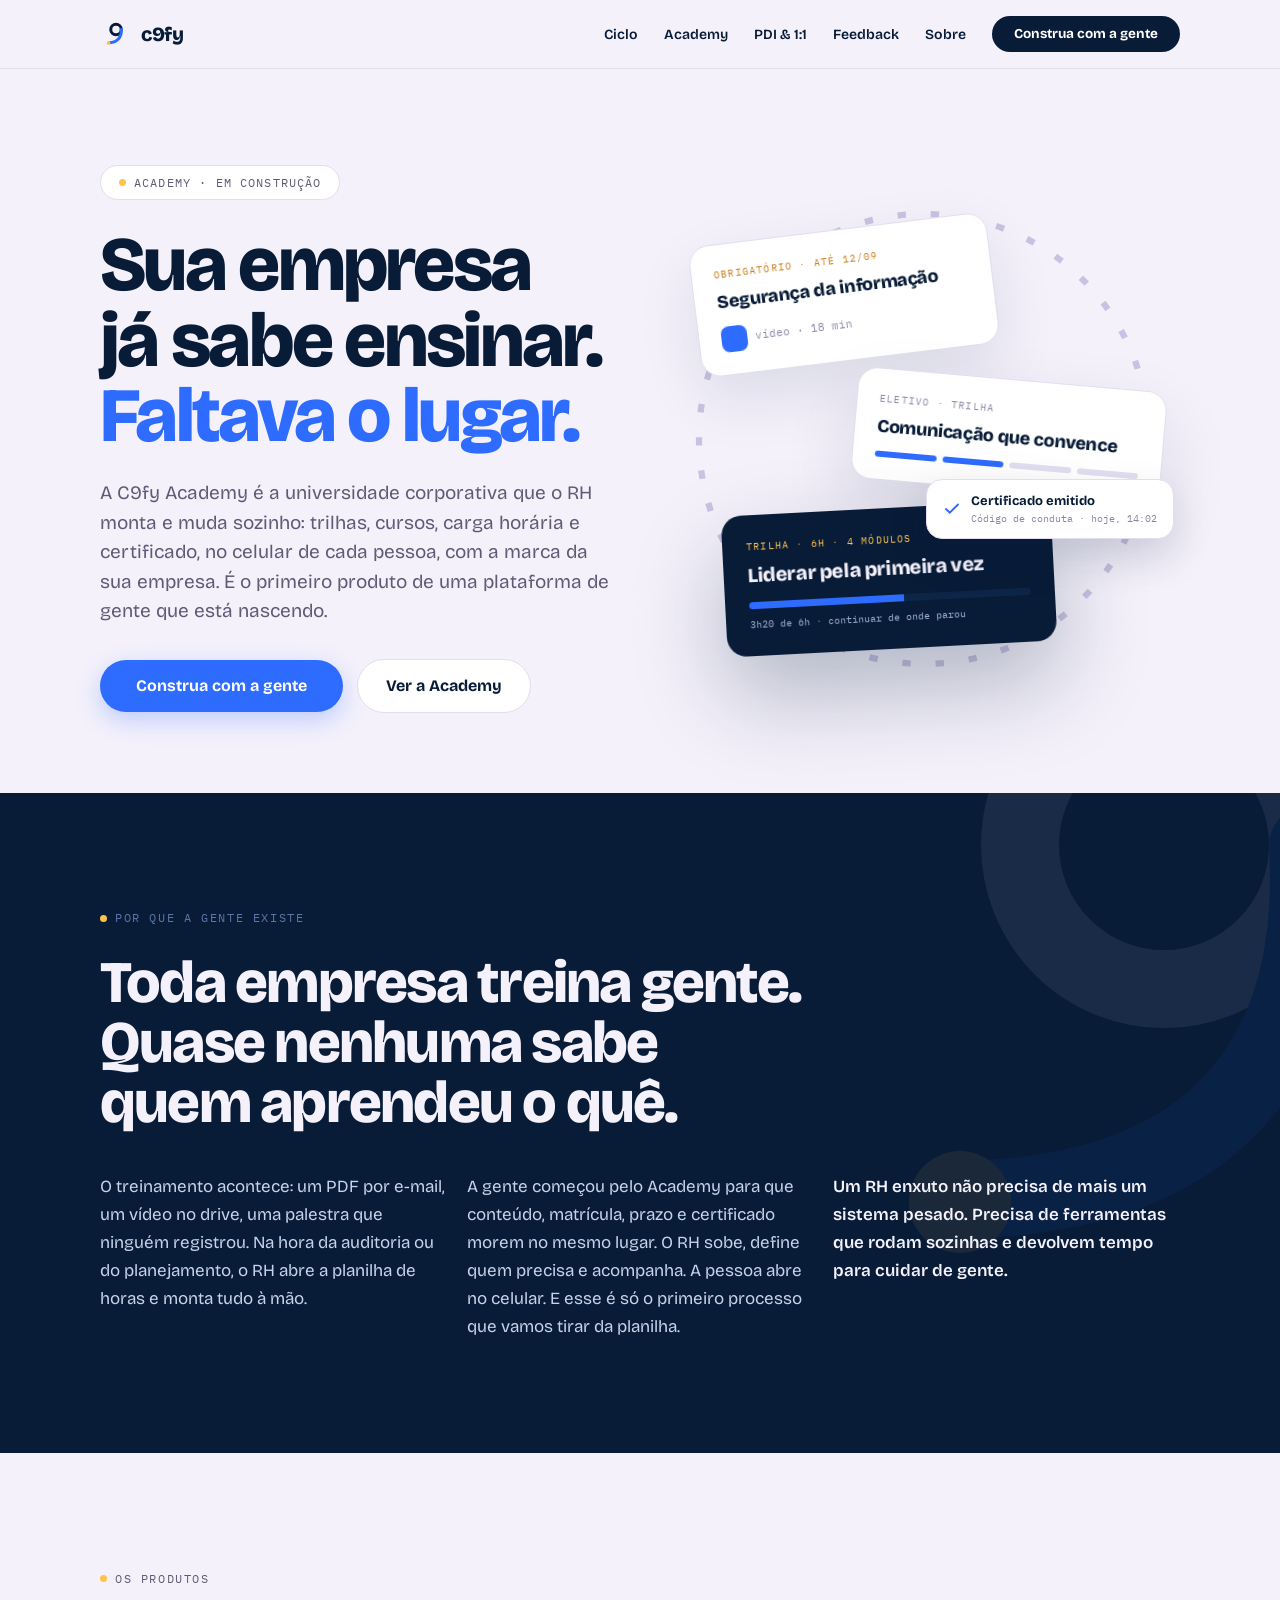
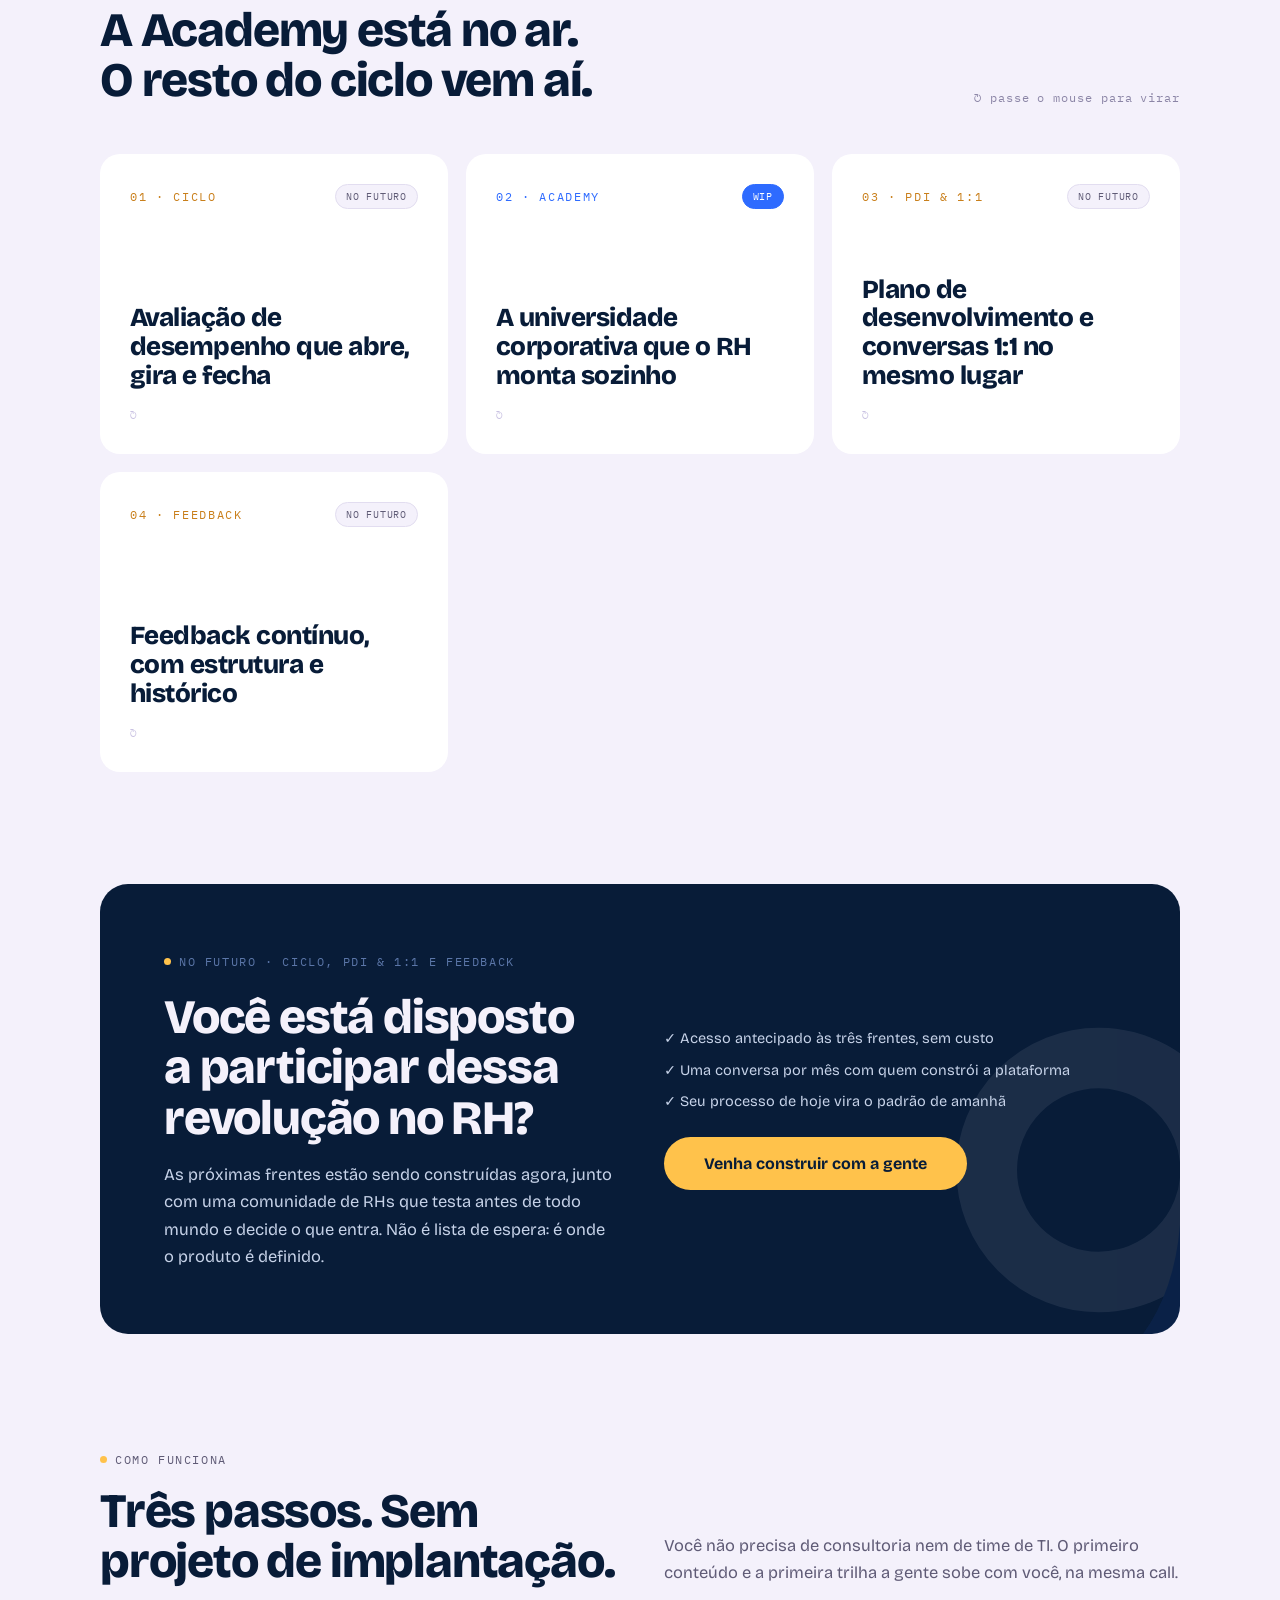
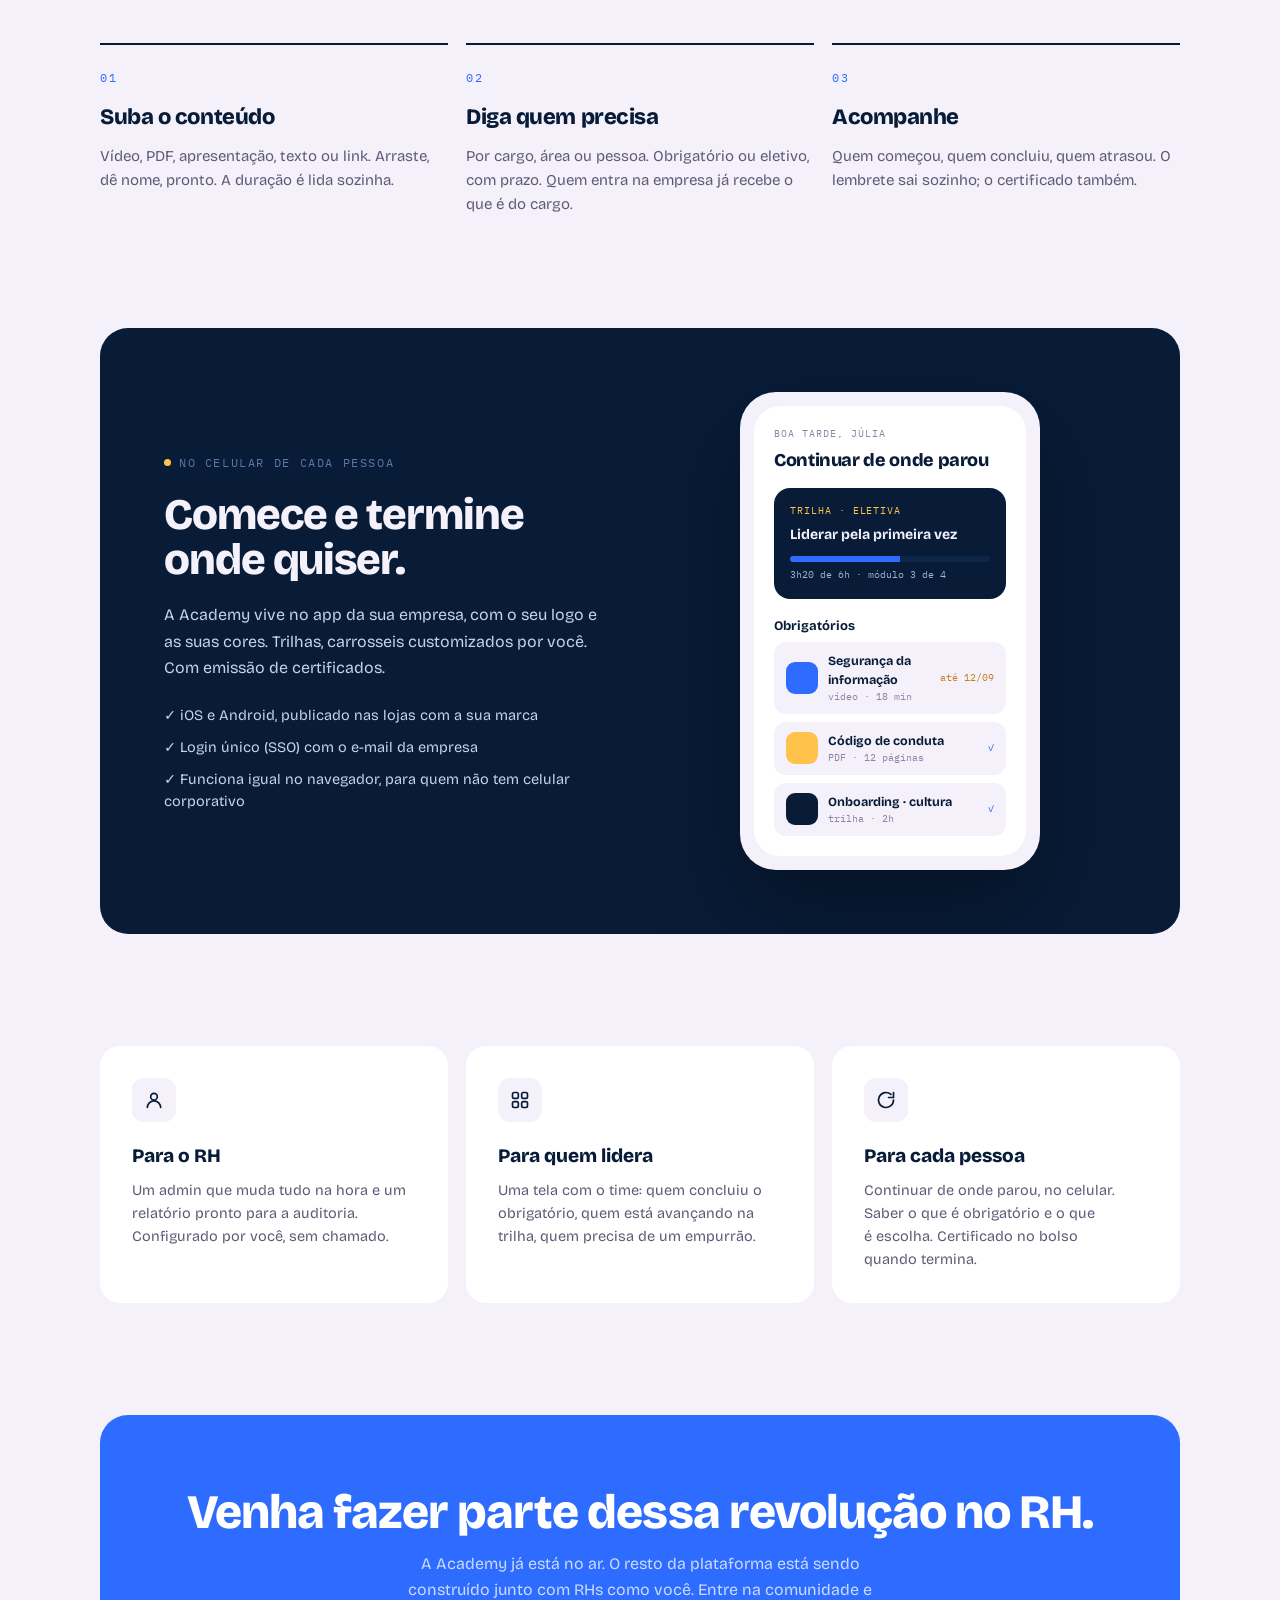
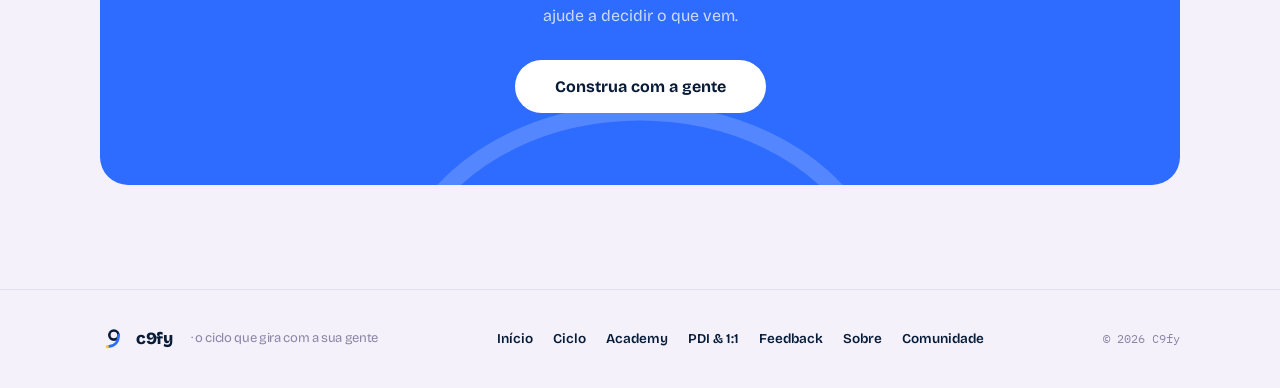
==== commit 06f6c4e0: "Remove "Contato" link from footer in comunidade.html, index.html, produtos.html, and sobre.html" ====
--- a/index.html
+++ b/index.html
@@ -43,7 +43,7 @@
 <section class="hero container">
   <div class="hero__grid">
     <div>
-      <span class="eyebrow eyebrow--pill">Academy · disponível agora</span>
+      <span class="eyebrow eyebrow--pill">Academy · em construção</span>
       <h1 class="display">Sua empresa já sabe ensinar. <span class="accent">Faltava o lugar.</span></h1>
       <p class="lead">A C9fy Academy é a universidade corporativa que o RH monta e muda sozinho: trilhas, cursos, carga horária e certificado, no celular de cada pessoa, com a marca da sua empresa. É o primeiro produto de uma plataforma de gente que está nascendo.</p>
       <div class="actions">
@@ -248,7 +248,6 @@
       <li><a href="produtos.html#feedback">Feedback</a></li>
       <li><a href="sobre.html">Sobre</a></li>
       <li><a href="comunidade.html">Comunidade</a></li>
-      <li><a href="mailto:contato@c9fy.com">Contato</a></li>
     </ul>
     <span class="footer__copy">© 2026 C9fy</span>
   </div>
